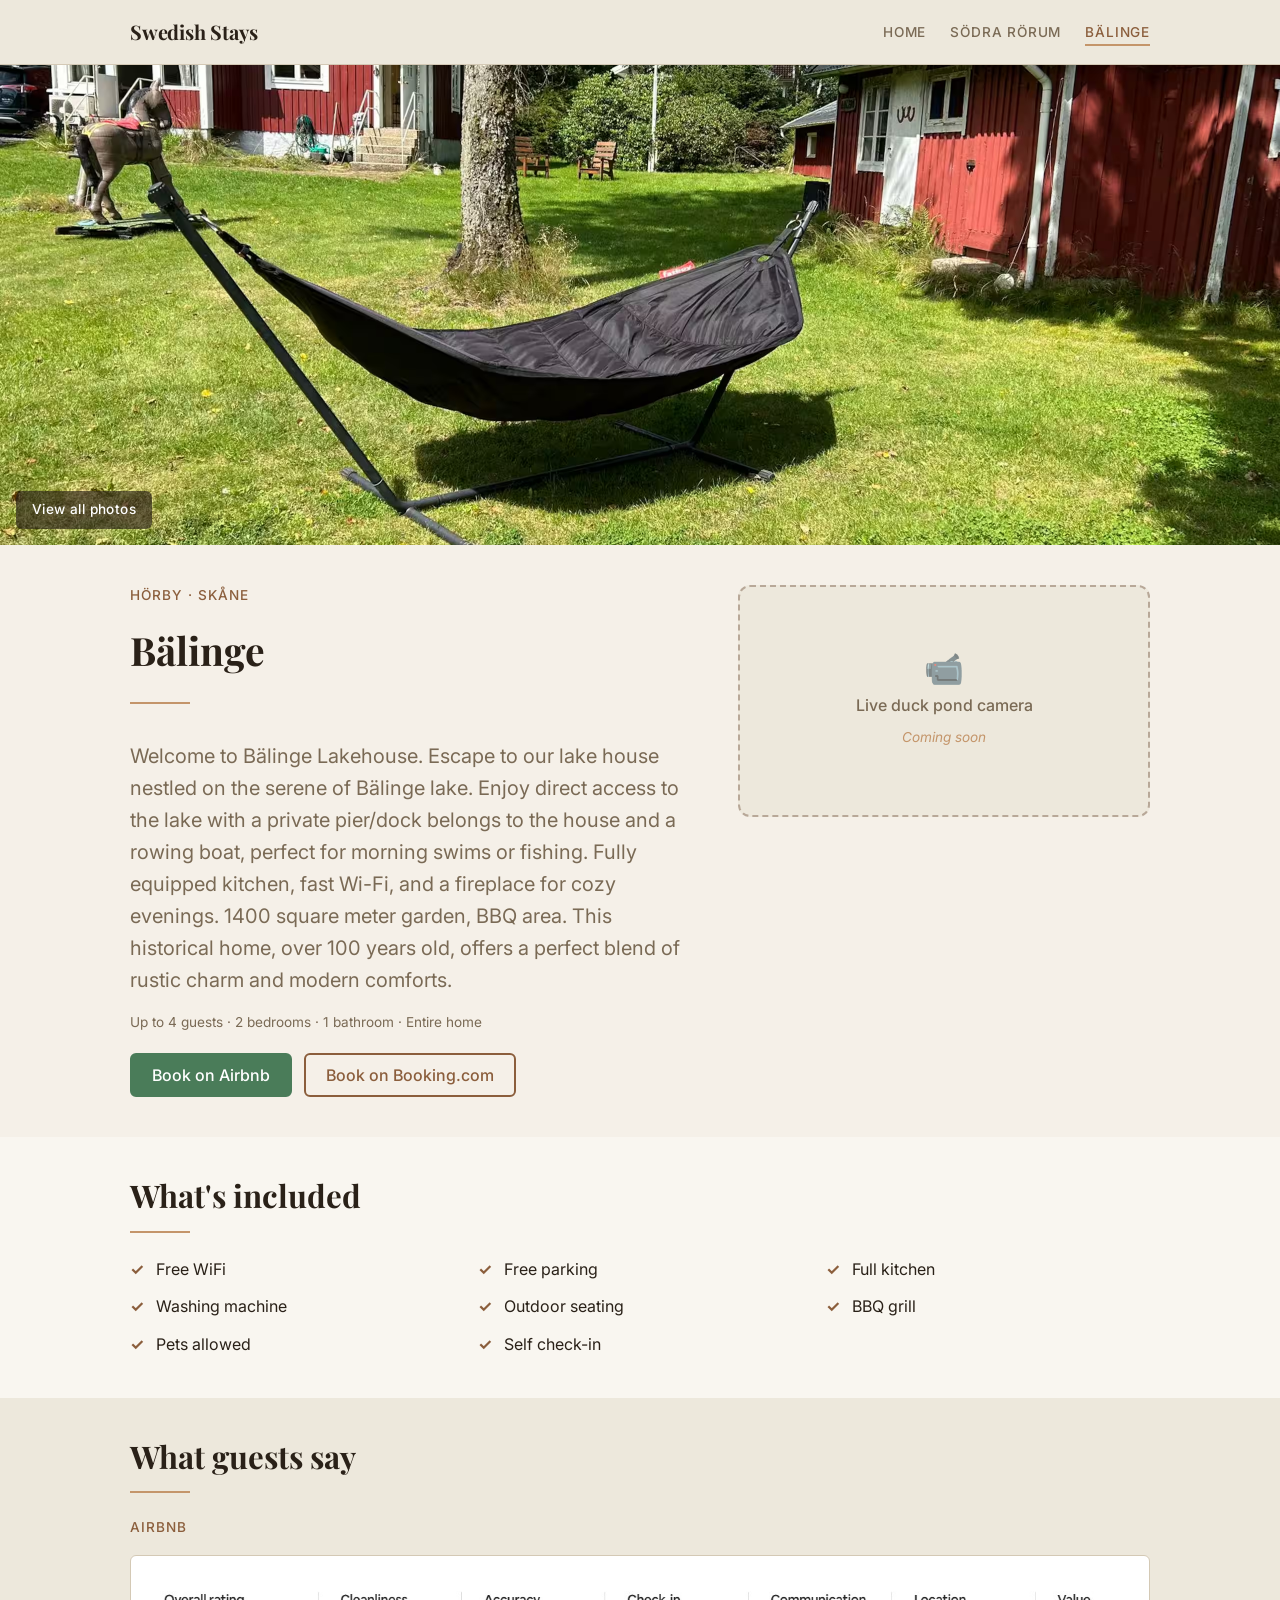
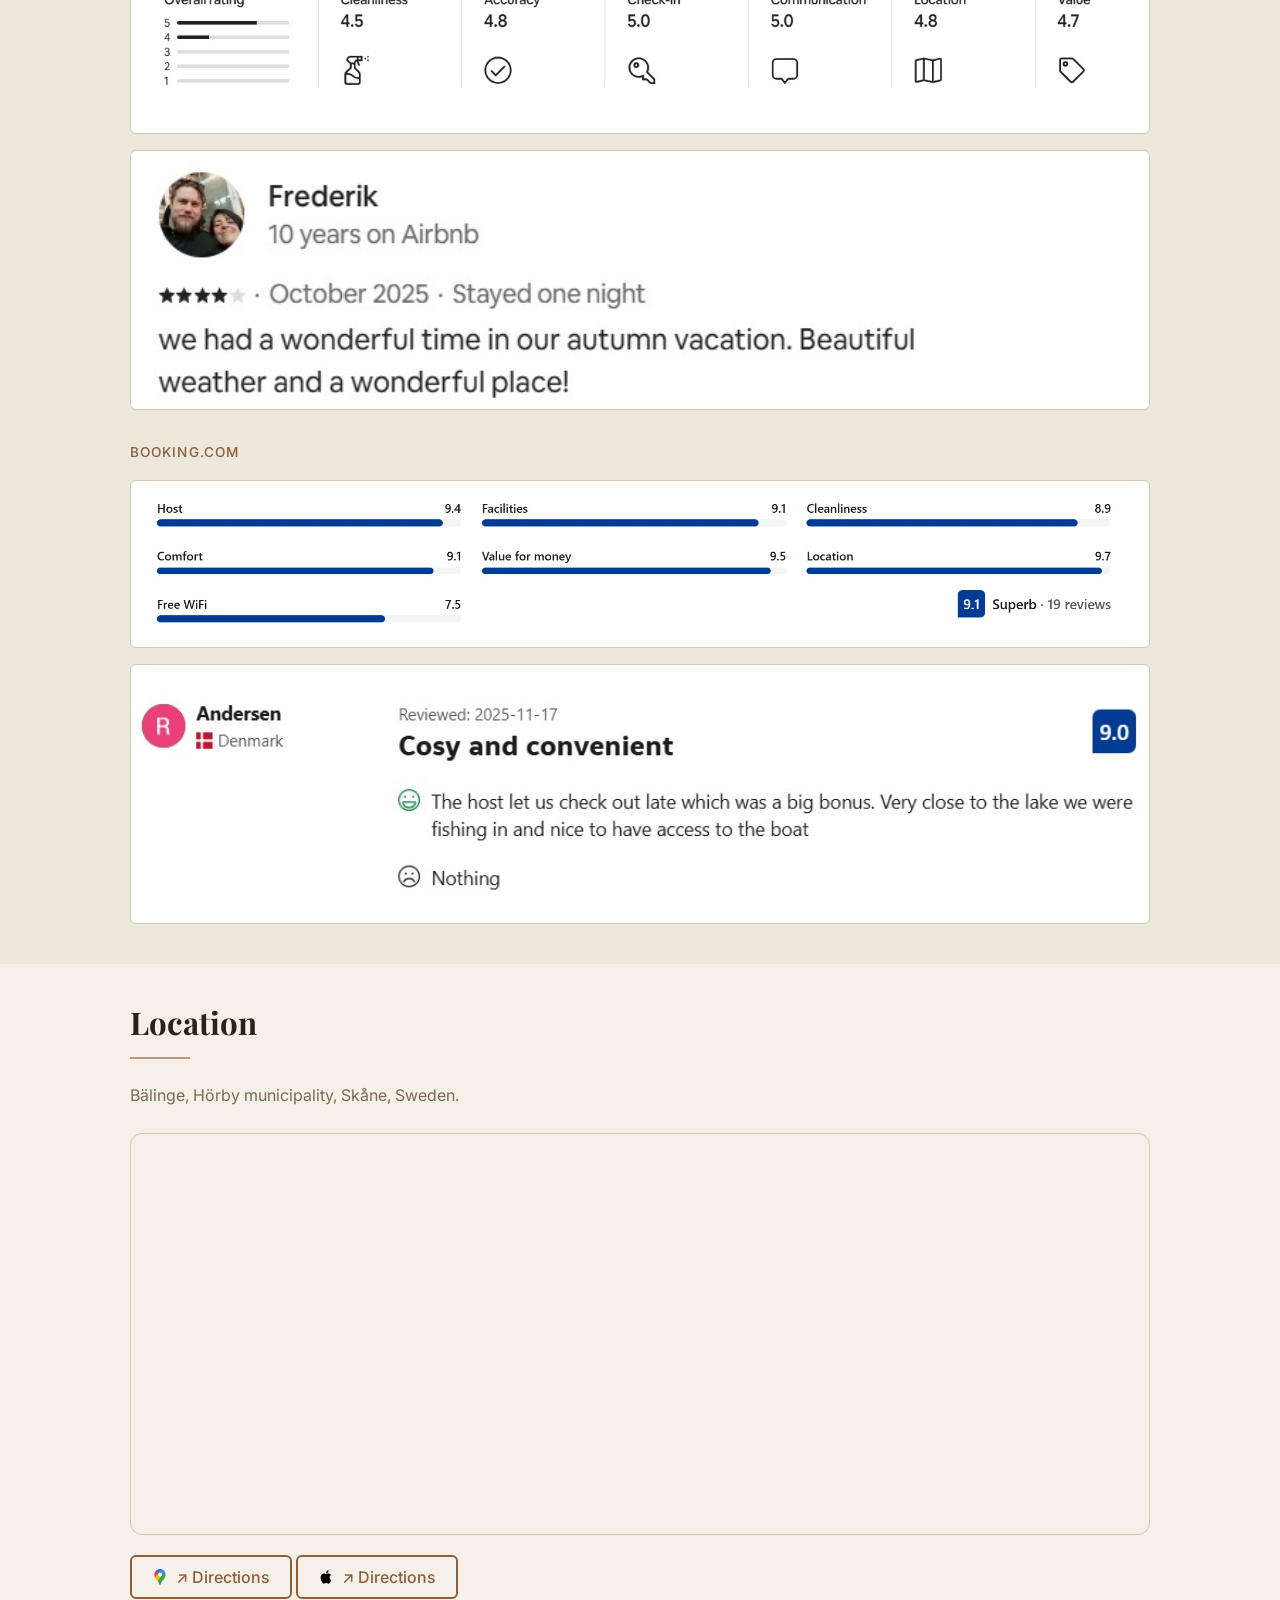
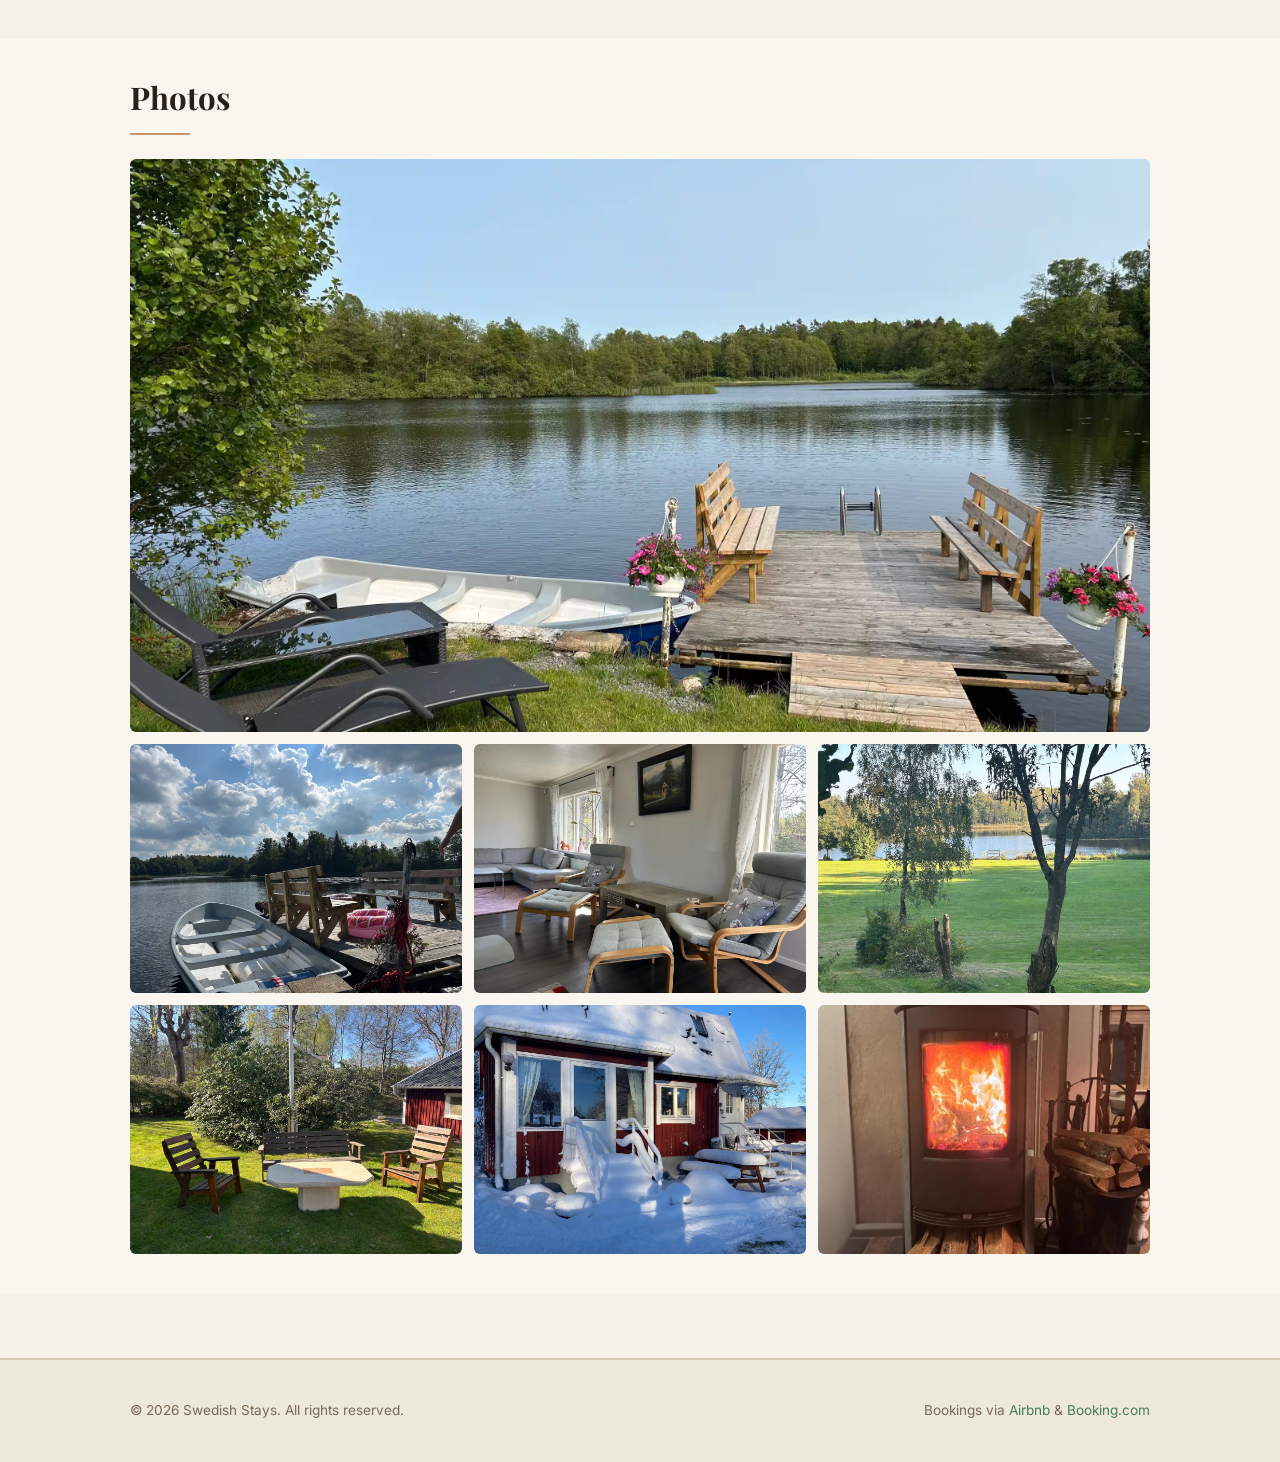
==== balinge/index.html @ 6608b776 "Got to work on the Bälinge property page, added map embeds, reviews and started adding images to gal" ====
<!DOCTYPE html>
<!--
  balinge/index.html — Property page: Bälinge
  Airbnb Showcase Website

  TO CREATE THE BÄLINGE PAGE:
    1. Copy this file to balinge/index.html
    2. Find and replace every instance of:
         "Södra Rörum"  →  "Bälinge"
         "sodra-rorum"  →  "balinge"
         "Hörby"        →  [Bälinge's nearest town/village]
    3. Update all TODO items with Bälinge-specific content
    4. Update the Airbnb and Booking.com URLs
    5. Update the Google Maps embed src and directions link
    6. Update image paths to point at images/balinge/

  Page structure:
    1. <head>   — metadata, fonts, stylesheets
    2. <header> — site logo + navigation (same on all pages)
    3. <main>
         a. Hero image      — full-width, clicking opens the gallery lightbox
         b. Intro           — property title, description, quick facts
         c. Reviews         — two side-by-side image slideshows (Airbnb + Booking.com)
                              each with a static overall-rating image on top
         d. Map             — embedded Google Maps + Get Directions button
         e. Gallery         — photo grid (thumbnails open lightbox when clicked)
         f. Lightbox        — hidden overlay, activated by JS when photos are clicked
    4. <footer>
-->
<html lang="en">

<head>
  <!-- ============================================================
       META & SEO
       ============================================================ -->
  <meta charset="UTF-8">
  <meta name="viewport" content="width=device-width, initial-scale=1.0">
  <meta name="description" content="Bälinge — Lake cottage with private pier by the lake in Bälinge, Skåne, Sweden. Book on Airbnb or Booking.com.">

  <title>Bälinge — Holiday Rental in Skåne, Sweden</title>

  <!-- ============================================================
       GOOGLE FONTS — same as homepage
       ============================================================ -->
  <link rel="preconnect" href="https://fonts.googleapis.com">
  <link rel="preconnect" href="https://fonts.gstatic.com" crossorigin>
  <link href="https://fonts.googleapis.com/css2?family=Inter:wght@400;500&family=Playfair+Display:wght@700&display=swap" rel="stylesheet">

  <!-- ============================================================
       STYLESHEETS
       Note the path: this page is inside sodra-rorum/ so we need
       to go up one level (../) to reach the css/ folder
       ============================================================ -->
  <link rel="stylesheet" href="../css/style.css">
  <link rel="stylesheet" href="../css/gallery.css">

  <!-- TODO: Add favicon once available
  <link rel="icon" href="../favicon.ico"> -->
</head>

<body>

  <!-- ============================================================
       HEADER — identical on all pages
       Only change: aria-current="page" moves to the correct nav link
       ============================================================ -->
  <header class="site-header">
    <div class="container">
      <a href="/" class="site-logo">Swedish Stays</a>
      <!-- TODO: Replace "Swedish Stays" with the client's site name -->

      <nav aria-label="Main navigation">
        <ul class="nav-links">
          <li><a href="/">Home</a></li>
          <li><a href="../sodra-rorum/">Södra Rörum</a></li>
          <li><a href="../balinge/" aria-current="page">Bälinge</a></li>
        </ul>
      </nav>
    </div>
  </header>


  <main>

    <!-- =========================================================
         HERO IMAGE

         A full-width photo at the very top of the property page.
         Wrapping it in <a class="hero-image-link"> makes the whole
         image clickable — gallery.js intercepts this click and
         opens the lightbox at index 0 instead of following the link.

         Use the same strong cover photo here as the card image on
         the homepage — visitors arriving from the card will see a
         consistent image.
         ========================================================= -->
    <section class="property-hero" aria-label="Property cover photo">

      <!-- The href="#gallery" is a fallback in case JS hasn't loaded.
           gallery.js overrides the click and opens the lightbox instead. -->
      <a href="#gallery" class="hero-image-link" aria-label="Open photo gallery">
        <img
          src="../media/balinge-media/cover.avif"
          alt="Exterior view of Bälinge lake cottage in Bälinge, Skåne"
          class="property-hero__image"
          loading="eager"
          width="1600"
          height="900"
        >

        <!-- Small overlay hint so visitors know the image is clickable -->
        <span class="property-hero__hint" aria-hidden="true">
          View all photos
        </span>
      </a>

    </section>


    <!-- =========================================================
         INTRO — two-column layout on desktop:
           Left column:  eyebrow, title, description, quick facts, booking buttons
           Right column: YouTube live camera placeholder

         On mobile both columns stack vertically (left on top, right below).
         The placeholder width matches the booking buttons naturally because
         both columns share equal space in the grid.
         ========================================================= -->
    <section class="section property-intro" aria-labelledby="property-title">
      <div class="container">
        <div class="intro-grid">

          <!-- -----------------------------------------------
               LEFT COLUMN — text and booking buttons
               ----------------------------------------------- -->
          <div class="intro-grid__text">

            <span class="eyebrow">Hörby · Skåne</span>
            <!-- TODO: Update location label for Bälinge page -->

            <h1 id="property-title">Bälinge</h1>
            <!-- TODO: Update property name for Bälinge page -->

            <hr class="divider--wood">

            <p class="text-lead">
              Welcome to Bälinge Lakehouse.
              Escape to our lake house nestled on the serene of Bälinge lake. 
              Enjoy direct access to the lake with a private pier/dock belongs
              to the house and a rowing boat, perfect for morning swims 
              or fishing. Fully equipped kitchen, fast Wi-Fi, and a fireplace 
              for cozy evenings. 1400 square meter garden, BBQ area. 
              This historical home, over 100 years old, offers a perfect blend 
              of rustic charm and modern comforts.
              
              
              
            </p>


            <p class="intro-grid__facts">
              <!-- TODO: Fill in accurate numbers for this property -->
              Up to 4 guests &middot; 2 bedrooms &middot; 1 bathroom &middot; Entire home
            </p>

            <!-- Booking buttons -->
            <div class="intro-grid__buttons">
              <a
                href="https://www.airbnb.com/rooms/TODO_SODRA_RORUM_ID"
                class="btn btn-primary"
                target="_blank"
                rel="noopener noreferrer"
              >
                Book on Airbnb
              </a>
              <!-- TODO: Replace TODO_SODRA_RORUM_ID with the real Airbnb listing ID -->

              <a
                href="https://www.booking.com/hotel/se/TODO_SODRA_RORUM_SLUG.html"
                class="btn btn-secondary"
                target="_blank"
                rel="noopener noreferrer"
              >
                Book on Booking.com
              </a>
              <!-- TODO: Replace TODO_SODRA_RORUM_SLUG with the real Booking.com URL slug -->
            </div>

          </div><!-- end .intro-grid__text -->


          <!-- -----------------------------------------------
               RIGHT COLUMN — YouTube live camera placeholder

               When the live duck pond camera is ready:
                 1. Remove the entire .youtube-placeholder div
                 2. Replace it with a standard YouTube embed iframe:

               <iframe
                 class="youtube-embed"
                 src="https://www.youtube.com/embed/LIVE_STREAM_ID?autoplay=1&mute=1"
                 title="Live duck pond camera at Sodra Rorum"
                 allow="autoplay; encrypted-media; picture-in-picture"
                 allowfullscreen
                 loading="lazy"
               ></iframe>

               The .intro-grid__media wrapper and its CSS will handle
               sizing automatically — no other changes needed.
               ----------------------------------------------- -->
          <div class="intro-grid__media">

            <!-- Placeholder box — remove and replace with iframe when live -->
            <div class="youtube-placeholder" aria-label="Live camera coming soon">

              <!-- Camera icon using a unicode emoji — no icon library needed -->
              <div class="youtube-placeholder__icon" aria-hidden="true">&#x1F4F9;</div>
              <!-- &#x1F4F9; renders as the video camera emoji in all modern browsers -->

              <p class="youtube-placeholder__text">Live duck pond camera</p>
              <p class="youtube-placeholder__sub">Coming soon</p>

            </div><!-- end .youtube-placeholder -->

          </div><!-- end .intro-grid__media -->

        </div><!-- end .intro-grid -->
      </div><!-- end .container -->
    </section>


    <!-- =========================================================
         AMENITIES
         A grid of features: WiFi, parking, pets, etc.
         Add or remove .amenity-item elements as needed.
         ========================================================= -->
    <section class="section section--light" aria-labelledby="amenities-heading">
      <div class="container">

        <h2 id="amenities-heading">What's included</h2>
        <hr class="divider--wood">

        <ul class="amenities-grid">
          <!-- TODO: Replace these with the actual amenities for this property -->
          <li class="amenity-item">Free WiFi</li>
          <li class="amenity-item">Free parking</li>
          <li class="amenity-item">Full kitchen</li>
          <li class="amenity-item">Washing machine</li>
          <li class="amenity-item">Outdoor seating</li>
          <li class="amenity-item">BBQ grill</li>
          <li class="amenity-item">Pets allowed</li>
          <li class="amenity-item">Self check-in</li>
        </ul>

      </div>
    </section>


    <!-- =========================================================
         REVIEWS

         Two columns side by side — Airbnb on the left,
         Booking.com on the right (stacks on mobile).

         Each column has:
           1. A static image showing the overall platform rating
              (screenshot the rating badge from each platform)
           2. An auto-advancing slideshow of individual review
              screenshots (up to 5 recommended)

         The [data-review-slideshow] attribute is what gallery.js
         uses to find and initialise each slideshow independently.
         ========================================================= -->
    <section class="section section--warm" aria-labelledby="reviews-heading">
      <div class="container">

        <h2 id="reviews-heading">What guests say</h2>
        <hr class="divider--wood">

        <div class="reviews-grid">

          <div class="review-column">

            <p class="review-column__label">Airbnb</p>

            <!-- Overall rating image — static, not part of the slideshow.
                 Screenshot the aggregate rating display from the Airbnb
                 listing page (e.g. "4.97 · 62 reviews") and place it here. -->
            <div class="review-column__platform">
              <img
                src="../media/balinge-media/reviews/airbnb-overall-review-07-26.jpg"
                alt="Bälinge overall rating on Airbnb"
              >
              <!-- OVERALL AIRBNB RATING IMAGE GOES HERE -->

            </div>

            <!-- Individual review screenshots — auto-advance every 6 seconds.
                 Add one .review-slide per screenshot (up to 5 recommended).
                 Each slide should contain one screenshot of one review. -->
            <div class="review-slideshow" data-review-slideshow>

              <!-- Slide 1 (visible on load) -->
              <div class="review-slide is-active">
                <img
                  src="../media/balinge-media/reviews/airbnb-r1.jpg"
                  alt="Airbnb guest review screenshot 1"
                  loading="lazy"
                >
                <!-- REVIEW SLIDE IMAGE HERE -->
              </div>

              <!-- Slide 2 -->
              <div class="review-slide">
                <img
                  src="../media/balinge-media/reviews/airbnb-r2.jpg"
                  alt="Airbnb guest review screenshot 2"
                  loading="lazy"
                >
                <!-- REVIEW SLIDE IMAGE HERE -->
              </div>

              <!-- Slide 3 -->
              <div class="review-slide">
                <img
                  src="../media/balinge-media/reviews/airbnb-r3.jpg"
                  alt="Airbnb guest review screenshot 3"
                  loading="lazy"
                >
                <!-- REVIEW SLIDE IMAGE HERE -->
              </div>

              <!-- Slide 4 -->
              <div class="review-slide">
                <img
                  src="../media/balinge-media/reviews/airbnb-r4.jpg"
                  alt="Airbnb guest review screenshot 4"
                  loading="lazy"
                >
                <!-- REVIEW SLIDE IMAGE HERE -->
              </div>

              <!-- Slide 5 -->
              <div class="review-slide">
                <img
                  src="../media/balinge-media/reviews/airbnb-r5.jpg"
                  alt="Airbnb guest review screenshot 5"
                  loading="lazy"
                >
                <!-- REVIEW SLIDE IMAGE HERE -->
              </div>


              <!-- Dot navigation — one dot per slide 
              <div class="review-slideshow__dots" aria-label="Airbnb review navigation">
                <button class="review-dot is-active" data-index="0" aria-label="Review 1"></button>
                <button class="review-dot" data-index="1" aria-label="Review 2"></button>
                <button class="review-dot" data-index="2" aria-label="Review 3"></button>
                <button class="review-dot" data-index="3" aria-label="Review 4"></button>
                <button class="review-dot" data-index="4" aria-label="Review 5"></button>
              </div>
              -->

            </div><!-- end .review-slideshow (Airbnb) -->
          </div><!-- end .review-column (Airbnb) -->

          <div class="review-column">

            <p class="review-column__label">Booking.com</p>

            <!-- Overall rating image for Booking.com -->
            <div class="review-column__platform">
              <img
                src="../media/balinge-media/reviews/2booking-overall-review-07-26.jpg"
                alt="Bälinge overall rating on Booking.com"
              >
              <!-- OVERALL BOOKING.COM RATING IMAGE GOES HERE -->

            </div>

            <!-- Booking.com individual review screenshots -->
            <div class="review-slideshow" data-review-slideshow>

              <div class="review-slide is-active">
                <img
                  src="../media/balinge-media/reviews/booking-r1.jpg"
                  alt="Booking.com guest review screenshot 1"
                  loading="lazy"
                >
                <!-- REVIEW SLIDE IMAGE HERE -->
              </div>

              <div class="review-slide">
                <img
                  src="../media/balinge-media/reviews/booking-r2.jpg"
                  alt="Booking.com guest review screenshot 2"
                  loading="lazy"
                >
                <!-- REVIEW SLIDE IMAGE HERE -->
              </div>

              <div class="review-slide">
                <img
                  src="../media/balinge-media/reviews/booking-r3.jpg"
                  alt="Booking.com guest review screenshot 3"
                  loading="lazy"
                >
                <!-- REVIEW SLIDE IMAGE HERE -->
              </div>

              <div class="review-slide">
                <img
                  src="../media/balinge-media/reviews/booking-r4.jpg"
                  alt="Booking.com guest review screenshot 4"
                  loading="lazy"
                >
                <!-- REVIEW SLIDE IMAGE HERE -->
              </div>

              <div class="review-slide">
                <img
                  src="../media/balinge-media/reviews/booking-r5.jpg"
                  alt="Booking.com guest review screenshot 5"
                  loading="lazy"
                >
                <!-- REVIEW SLIDE IMAGE HERE -->
              </div>
              <!--
              <div class="review-slideshow__dots" aria-label="Booking.com review navigation">
                <button class="review-dot is-active" data-index="0" aria-label="Review 1"></button>
                <button class="review-dot" data-index="1" aria-label="Review 2"></button>
                <button class="review-dot" data-index="2" aria-label="Review 3"></button>
                <button class="review-dot" data-index="3" aria-label="Review 4"></button>
                <button class="review-dot" data-index="4" aria-label="Review 5"></button>
              </div>
              -->
            </div><!-- end .review-slideshow (Booking.com) -->
          </div><!-- end .review-column (Booking.com) -->

        </div><!-- end .reviews-grid -->
      </div><!-- end .container -->
    </section><!-- end reviews section -->


<!-- =========================================================
         MAP SECTION

         An embedded Google Maps iframe shows the property location.
         A "Get Directions" button links to Google Maps in a new tab
         so visitors can open it on their phone for navigation.

         HOW TO GET THE EMBED CODE:
           1. Go to maps.google.com
           2. Search for the property address
           3. Click Share → Embed a map
           4. Copy the <iframe> src URL
           5. Paste it into the iframe src below

         HOW TO GET THE DIRECTIONS LINK:
           1. In Google Maps, find the property
           2. Copy the URL from your browser address bar
           3. Paste it into the Get Directions <a> href below
         ========================================================= -->
    <section class="section" aria-labelledby="map-heading">
      <div class="container">

        <h2 id="map-heading">Location</h2>
        <hr class="divider--wood">

        <p style="color: var(--color-text-muted); margin-bottom: var(--space-6);">
          Bälinge, Hörby municipality, Skåne, Sweden.
          <!-- TODO: Update with the full address once confirmed with the client -->
        </p>

        <!-- Embedded Google Maps iframe
             The title attribute is required for accessibility (screen readers). -->
        <div class="map-wrapper">
          <iframe
            title="Map showing the location of Bälinge"
            src="https://www.google.com/maps/embed?pb=!1m18!1m12!1m3!1d2216.489346655429!2d13.365500812424905!3d56.25233067316166!2m3!1f0!2f0!3f0!3m2!1i1024!2i768!4f13.1!3m3!1m2!1s0x46516105625f5273%3A0x8450819961f90cd2!2sB%C3%A4linge%20326%2C%20284%2092%20Perstorp!5e0!3m2!1sen!2sse!4v1783931512807!5m2!1sen!2sse"
            width="100%" 
            height="400" 
            style="border: 0; border-radius: var(--border-radius-lg);"
            allowfullscreen=""
            loading="lazy"
            referrerpolicy="no-referrer-when-downgrade">
            </iframe>
          <!--
            TODO: Replace TODO_GOOGLE_MAPS_EMBED_SRC with the real embed src URL.
            It looks like:
            https://www.google.com/maps/embed?pb=!1m18!1m12!...
            Get it from: maps.google.com → Share → Embed a map → copy the src
          -->
        </div>

        <!-- Get Directions button — opens Google Maps in a new tab -->
        <div style="margin-top: var(--space-5);">
          <a
            href="https://www.google.com/maps/place/B%C3%A4linge+326,+284+92+Perstorp/@56.2523307,13.3655008,17z/data=!4m6!3m5!1s0x46516105625f5273:0x8450819961f90cd2!8m2!3d56.2523307!4d13.3680811!16s%2Fg%2F11c4slxkd1?entry=ttu&g_ep=EgoyMDI2MDcwOC4wIKXMDSoASAFQAw%3D%3D"
            class="btn btn-secondary"
            target="_blank"
            rel="noopener noreferrer"
          >
            <img src="../media/shared/icons/googlepin-svgrepo.0.svg"
             alt="" 
             class="btn__icon"
             >
          
            ↗ Directions
          </a>

          <a
             href="https://maps.apple.com/place?address=B%C3%A4linge+326%2C+284+92+Perstorp%2C+Sweden&coordinate=56.252282%2C13.368065&name=B%C3%A4linge+326"          
             class="btn btn-secondary"
             target="_blank"
             rel="noopener noreferrer"
          > 
            <img src="../media/shared/icons/apple-svgrepo.0.svg"
             alt="" 
             class="btn__icon"
             >
          
            ↗ Directions
          </a>

        </div>

      </div>
    </section>


    <!-- =========================================================
         PHOTO GALLERY

         A grid of thumbnail images. Clicking any thumbnail opens
         the lightbox (handled by gallery.js).

         The first item (.photo-grid__item--featured) is the largest
         — it spans full width and uses a 16:9 ratio. The hero image
         at the top of the page also opens the lightbox at this first
         image when clicked.

         HOW TO ADD PHOTOS:
           - Add images to images/sodra-rorum/
           - Copy a .photo-grid__item block below and update src + alt
           - The lightbox will automatically include them — no JS changes needed

         NAMING CONVENTION (suggested):
           images/sodra-rorum/gallery-01.jpg
           images/sodra-rorum/gallery-02.jpg
           etc.

         RECOMMENDED: at least 8 photos. More is better here —
         guests decide to book based on photos.
         ========================================================= -->
    <section class="section section--light" id="gallery" aria-labelledby="gallery-heading">
      <div class="container">

        <h2 id="gallery-heading">Photos</h2>
        <hr class="divider--wood">

        <div class="photo-grid">

          <!-- Featured image: spans full width, opens lightbox at index 0.
               Use the best exterior or interior shot here. -->
          <div class="photo-grid__item photo-grid__item--featured">
            <img
              src="../media/balinge-media/gallery/gallery-01.avif"
              alt="Lake view from the pier at Bälinge"
              loading="lazy"
            >
          </div>

          <!-- Thumbnail 2 -->
          <div class="photo-grid__item">
            <img
              src="../media/balinge-media/gallery/gallery-02.avif"
              alt="Pier at Bälinge"
              loading="lazy"
            >
          </div>

                    <!-- Thumbnail 3 -->
          <div class="photo-grid__item">
            <img
              src="../media/balinge-media/gallery/gallery-03.avif"
              alt="Living room at Bälinge"
              loading="lazy"
            >
          </div>

                    <!-- Thumbnail 4 -->
          <div class="photo-grid__item">
            <img
              src="../media/balinge-media/gallery/gallery-04.avif"
              alt="Open green by the lake"
              loading="lazy"
            >
          </div>

                    <!-- Thumbnail 5 -->
          <div class="photo-grid__item">
            <img
              src="../media/balinge-media/gallery/gallery-05.avif"
              alt="Outdoor seating area"
              loading="lazy"
            >
          </div>

                    <!-- Thumbnail 6 -->
          <div class="photo-grid__item">
            <img
              src="../media/balinge-media/gallery/gallery-06.avif"
              alt="Wintery exterior view"
              loading="lazy"
            >
          </div>

                    <!-- Thumbnail 7 -->
          <div class="photo-grid__item">
            <img
              src="../media/balinge-media/gallery/gallery-07.avif"
              alt="Cozy fireplace"
              loading="lazy"
            >
          </div>

        </div><!-- end .photo-grid -->
      </div><!-- end .container -->
    </section><!-- end gallery section -->


    <!-- =========================================================
         LIGHTBOX

         This HTML is always present on the page but invisible
         (display: none in CSS). gallery.js adds "is-open" to show it
         when a photo is clicked, and removes it to hide it again.

         This block is identical on both property pages — do not change it.
         ========================================================= -->
    <div class="lightbox" role="dialog" aria-modal="true" aria-label="Photo lightbox">

      <!-- The photo displayed in full size -->
      <img class="lightbox__image" src="" alt="">
      <!-- src and alt are set dynamically by gallery.js -->

      <!-- Close button — top right corner -->
      <button class="lightbox__btn lightbox__close" aria-label="Close photo viewer">
        &times;
        <!-- &times; is the × character — a clean close icon without needing an icon font -->
      </button>

      <!-- Previous photo button -->
      <button class="lightbox__btn lightbox__prev" aria-label="Previous photo">
        &#8249;
        <!-- &#8249; is the ‹ character — a single left angle quotation mark,
             used here as a minimal left arrow -->
      </button>

      <!-- Next photo button -->
      <button class="lightbox__btn lightbox__next" aria-label="Next photo">
        &#8250;
        <!-- &#8250; is the › character — right equivalent of the above -->
      </button>

      <!-- Position counter e.g. "3 / 8" — updated by gallery.js -->
      <div class="lightbox__counter" aria-live="polite"></div>
      <!-- aria-live="polite" means screen readers will announce the counter
           update after the current speech finishes, not interrupting it -->

    </div><!-- end .lightbox -->

  </main><!-- end <main> -->


  <!-- ============================================================
       FOOTER — identical on all pages
       ============================================================ -->
  <footer class="site-footer">
    <div class="container">
      <p class="footer-note">
        &copy; <span id="footer-year"></span> Swedish Stays. All rights reserved.
        <!-- TODO: Replace "Swedish Stays" with the client's site/brand name -->
      </p>
      <p class="footer-note">
        Bookings via
        <a href="https://www.airbnb.com" class="link" target="_blank" rel="noopener noreferrer">Airbnb</a>
        &amp;
        <a href="https://www.booking.com" class="link" target="_blank" rel="noopener noreferrer">Booking.com</a>
      </p>
    </div>
  </footer>


  <!-- ============================================================
       SCRIPTS
       Placed at the bottom of <body> so HTML renders first.
       ============================================================ -->

  <!-- Auto-update copyright year -->
  <script>
    document.getElementById('footer-year').textContent = new Date().getFullYear();
  </script>

  <!-- gallery.js handles:
       - Lightbox (open/close/navigate/keyboard)
       - Review slideshow auto-advance
       Note the path: ../ because this page is inside sodra-rorum/ -->
  <script src="../js/gallery.js"></script>

  <!-- Also add a CSS class to the hero section so gallery.js can find it.
       This small inline script adds a click hint to the property hero image. -->
  <script>
    /* Add a visible "View all photos" prompt on the hero image.
       We do this in JS rather than CSS so it degrades gracefully
       if JS is disabled — the image still shows, just without the hint. */
    var heroHint = document.querySelector('.property-hero__hint');
    if (heroHint) {
      heroHint.style.display = 'block';
    }
  </script>

</body>
</html>
---- css/style.css ----
/* =============================================================
   style.css — Global styles for Airbnb Showcase Website
   Properties: Södra Rörum (Hörby, Skåne) and Bälinge (Skåne)

   Structure of this file:
     1. CSS Custom Properties (design tokens)
     2. Reset & base
     3. Typography scale
     4. Layout utilities
     5. Header & navigation
     6. Footer
     7. Buttons & links
     8. Property cards (homepage)
     9. Hero slideshow
    10. Amenities list
    11. Photo grid (property pages)
    12. Responsive overrides (desktop)

   All visual decisions (colors, fonts, spacing) are controlled
   via the custom properties in section 1. To retheme the site,
   you only need to edit that section.
   ============================================================= */


/* =============================================================
   1. CSS CUSTOM PROPERTIES (design tokens)

   "Custom properties" are CSS variables. They start with --.
   You set them once here and reference them anywhere in the file
   with var(--name). This means changing a color in one place
   updates it everywhere on the site.
   ============================================================= */

:root {
  /* --- Colors --- */

  /* Backgrounds: warm parchment tones — not stark white, not beige-grey */
  --color-bg:           #F5F0E8;  /* Page background: warm parchment */
  --color-surface:      #EDE8DC;  /* Cards, nav, footer: slightly deeper cream */
  --color-surface-alt:  #F9F6F0;  /* Near-white cream: alternating sections */

  /* Text: warm browns instead of cold greys */
  --color-text:         #2A2118;  /* Deep warm brown: primary text */
  --color-text-muted:   #7A6A55;  /* Mid warm brown: captions, subtitles */

  /* Accent palette */
  --color-accent:       #4A7C59;  /* Earthy forest green: primary interactive */
  --color-accent-hover: #395E44;  /* Darker green for hover states */
  --color-wood:         #8B5E3C;  /* Wood tone: card accents, borders, eyebrows */
  --color-wood-light:   #C4956A;  /* Lighter wood: decorative dividers */

  /* Borders and dividers */
  --color-border:       #D4C9B5;  /* Warm sand: standard dividers */
  --color-border-strong:#B8A898;  /* Slightly stronger: card outlines */

  /* Card background: pale sage — a gentle green tint */
  --color-card-bg:      #E8EDE3;

  /* --- Typography --- */
  /* Playfair Display: a quality serif for headings — unhurried and warm */
  /* Inter: clean, highly readable sans-serif for body text */
  --font-heading: 'Playfair Display', Georgia, serif;
  --font-body:    'Inter', system-ui, -apple-system, sans-serif;

  /* Type scale — each step is ~1.25x the previous (Major Third scale) */
  --text-sm:   0.85rem;   /* ~13.6px — captions, labels */
  --text-base: 1rem;      /* 16px    — body text */
  --text-lg:   1.25rem;   /* ~20px   — lead paragraphs */
  --text-xl:   1.563rem;  /* ~25px   — section headings */
  --text-2xl:  1.953rem;  /* ~31px   — page titles */
  --text-3xl:  2.441rem;  /* ~39px   — hero headline */

  /* Line heights */
  --leading-tight:  1.2;  /* Headings */
  --leading-normal: 1.6;  /* Body text: generous for readability */

  /* Font weights */
  --weight-normal: 400;
  --weight-medium: 500;
  --weight-bold:   700;

  /* --- Spacing scale ---
     All spacing uses multiples of a 4px base unit.
     This keeps rhythm consistent throughout the layout. */
  --space-1:  0.25rem;   /* 4px  */
  --space-2:  0.5rem;    /* 8px  */
  --space-3:  0.75rem;   /* 12px */
  --space-4:  1rem;      /* 16px */
  --space-5:  1.25rem;   /* 20px */
  --space-6:  1.5rem;    /* 24px */
  --space-8:  2rem;      /* 32px */
  --space-10: 2.5rem;    /* 40px */
  --space-12: 3rem;      /* 48px */
  --space-14: 2.5rem;    /* 40px */
  --space-16: 4rem;      /* 64px */
  --space-20: 5rem;      /* 80px */

  /* --- Layout --- */
  --max-width:        1100px;        /* Maximum content width, centered on wide screens */
  --page-padding:     var(--space-5);/* Horizontal padding on mobile (20px) */
  --border-radius:    6px;
  --border-radius-lg: 12px;

  /* --- Shadows ---
     Warm-tinted shadows to match the earthy palette.
     A cold grey shadow would feel out of place here. */
  --shadow-sm: 0 1px 4px rgba(90, 60, 30, 0.10), 0 1px 2px rgba(90, 60, 30, 0.07);
  --shadow-md: 0 4px 16px rgba(90, 60, 30, 0.13), 0 2px 4px rgba(90, 60, 30, 0.07);

  /* --- Transitions ---
     Used for hover effects. "ease" accelerates then decelerates naturally. */
  --transition-fast:   150ms ease;
  --transition-normal: 250ms ease;
}


/* =============================================================
   2. RESET & BASE

   Browsers have their own default styles that differ from each
   other. A reset neutralizes them so we start from a clean slate.
   ============================================================= */

/* "Box sizing" controls how width/height are calculated.
   border-box means padding and borders are included in the
   element's total width — much more intuitive to work with. */
*, *::before, *::after {
  box-sizing: border-box;
  margin: 0;
  padding: 0;
}

html {
  /* Smooth scrolling when clicking anchor links (e.g. #about) */
  scroll-behavior: smooth;

  /* Prevent text from scaling oddly when orientation changes on mobile */
  -webkit-text-size-adjust: 100%;
}

body {
  font-family: var(--font-body);
  font-size: var(--text-base);
  font-weight: var(--weight-normal);
  line-height: var(--leading-normal);
  color: var(--color-text);
  background-color: var(--color-bg);

  /* Improves text rendering on most screens */
  -webkit-font-smoothing: antialiased;
  -moz-osx-font-smoothing: grayscale;
}

/* Images should never overflow their containers */
img {
  max-width: 100%;
  height: auto;
  display: block;
}

/* Remove default list bullets — we add our own styling when needed */
ul, ol {
  list-style: none;
}

/* Links inherit text color by default (we style them specifically below) */
a {
  color: inherit;
  text-decoration: none;
}


/* =============================================================
   3. TYPOGRAPHY SCALE

   These classes let you apply the type scale to any element.
   Example: <p class="text-muted">Some secondary note...</p>
   ============================================================= */

h1, h2, h3, h4, h5, h6 {
  font-family: var(--font-heading);
  font-weight: var(--weight-bold);
  line-height: var(--leading-tight);
  color: var(--color-text);
}

h1 { font-size: var(--text-3xl); }
h2 { font-size: var(--text-2xl); }
h3 { font-size: var(--text-xl); }
h4 { font-size: var(--text-lg); }

p {
  font-size: var(--text-base);
  line-height: var(--leading-normal);
  color: var(--color-text);
}

/* A larger lead paragraph, used for property summaries and intros */
.text-lead {
  font-size: var(--text-lg);
  line-height: var(--leading-normal);
  color: var(--color-text-muted);
}

/* Muted/secondary text — captions, helper text, fine print */
.text-muted {
  color: var(--color-text-muted);
  font-size: var(--text-sm);
}

/* Small uppercase label above a heading — e.g. "Property · Skåne"
   Uses wood tone rather than green: warmer, less like a UI tag */
.eyebrow {
  font-family: var(--font-body);
  font-size: var(--text-sm);
  font-weight: var(--weight-medium);
  letter-spacing: 0.08em;
  text-transform: uppercase;
  color: var(--color-wood);
  display: block;
  margin-bottom: var(--space-2);
}


/* =============================================================
   4. LAYOUT UTILITIES

   Reusable layout building blocks used throughout all pages.
   ============================================================= */

/* .container centers content and adds horizontal padding.
   Every section's content should wrap in this. */
.container {
  width: 100%;
  max-width: var(--max-width);
  margin-left: auto;
  margin-right: auto;
  padding-left: var(--page-padding);
  padding-right: var(--page-padding);
}

/* .section adds vertical breathing room between page sections.
   Slightly tighter than a typical blog/marketing site — these pages
   are content-dense (photos, reviews, map) so compact spacing feels better. */
.section {
  padding-top: var(--space-10);
  padding-bottom: var(--space-10);
}

/* Near-white cream — used for alternating section backgrounds */
.section--light {
  background-color: var(--color-surface-alt);
}

/* Warm mid-tone — used for the about section and similar */
.section--warm {
  background-color: var(--color-surface);
}

/* Standard full-width horizontal divider */
.divider {
  border: none;
  border-top: 1px solid var(--color-border);
  margin: var(--space-8) 0;
}

/* Short wood-tone decorative rule — placed under major headings.
   60px wide so it reads as an accent, not a structural line. */
.divider--wood {
  border: none;
  border-top: 2px solid var(--color-wood-light);
  width: 60px;
  margin: var(--space-4) 0 var(--space-6);
}

/* Screen-reader only — visually hidden but accessible to assistive tech.
   Used for context that is visually obvious but needs to be explicit
   for screen readers (e.g. "opens in new tab"). */
.sr-only {
  position: absolute;
  width: 1px;
  height: 1px;
  padding: 0;
  margin: -1px;
  overflow: hidden;
  clip: rect(0, 0, 0, 0);
  white-space: nowrap;
  border-width: 0;
}


/* =============================================================
   5. HEADER & NAVIGATION
   ============================================================= */

.site-header {
  background-color: var(--color-surface);
  border-bottom: 1px solid var(--color-border);

  /* sticky: the header stays at the top of the screen while scrolling */
  position: sticky;
  top: 0;
  z-index: 100;  /* Sits above all page content */
}

.site-header .container {
  display: flex;
  align-items: center;
  justify-content: space-between;
  height: 64px;  /* Fixed header height */
}

/* The site name / logo text */
.site-logo {
  font-family: var(--font-heading);
  font-size: var(--text-lg);
  font-weight: var(--weight-bold);
  color: var(--color-text);
  text-decoration: none;
  letter-spacing: -0.01em;
  transition: color var(--transition-fast);
}

.site-logo:hover {
  color: var(--color-wood);
}

/* Navigation link list — horizontal row of links */
.nav-links {
  display: flex;
  gap: var(--space-6);
  align-items: center;
}

.nav-links a {
  font-size: var(--text-sm);
  font-weight: var(--weight-medium);
  color: var(--color-text-muted);
  text-transform: uppercase;
  letter-spacing: 0.06em;
  padding-bottom: var(--space-1);
  border-bottom: 2px solid transparent;
  transition: color var(--transition-fast), border-color var(--transition-fast);
}

/* Hover state and active page indicator */
.nav-links a:hover,
.nav-links a[aria-current="page"] {
  color: var(--color-wood);
  border-bottom-color: var(--color-wood-light);
}


/* =============================================================
   6. FOOTER
   ============================================================= */

.site-footer {
  background-color: var(--color-surface);
  border-top: 2px solid var(--color-border);
  padding: var(--space-10) 0;
  margin-top: var(--space-16);
}

.site-footer .container {
  display: flex;
  flex-direction: column;  /* Stack vertically on mobile */
  gap: var(--space-4);
  align-items: center;
  text-align: center;
}

.footer-note {
  font-size: var(--text-sm);
  color: var(--color-text-muted);
}


/* =============================================================
   7. BUTTONS & LINKS

   Two button styles:
   - .btn-primary:   Filled forest green — main CTA (View property)
   - .btn-secondary: Wood-tone outline   — external links (Airbnb, Booking.com)
   ============================================================= */

/* Shared base styles for both button variants */
.btn {
  display: inline-flex;
  align-items: center;
  justify-content: center;
  gap: var(--space-2);
  font-family: var(--font-body);
  font-size: var(--text-base);
  font-weight: var(--weight-medium);
  line-height: 1;
  min-height: 44px; /* or whatever height looks right */
  padding: var(--space-3) var(--space-5);
  border-radius: var(--border-radius);
  border: 2px solid transparent;
  cursor: pointer;
  text-decoration: none;
  white-space: nowrap;
  transition: background-color var(--transition-fast),
              color var(--transition-fast),
              border-color var(--transition-fast);
}

/* Focus ring: important for keyboard and accessibility navigation */
.btn:focus-visible {
  outline: 3px solid var(--color-accent);
  outline-offset: 3px;
}

/* Primary button: filled green */
.btn-primary {
  background-color: var(--color-accent);
  color: #FFFFFF;
  border-color: var(--color-accent);
}

.btn-primary:hover {
  background-color: var(--color-accent-hover);
  border-color: var(--color-accent-hover);
}

/* Secondary button: wood-tone outline, fills on hover */
.btn-secondary {
  background-color: transparent;
  color: var(--color-wood);
  border-color: var(--color-wood);
}

.btn-secondary:hover {
  background-color: var(--color-wood);
  color: #FFFFFF;
}

/* Small button variant — used in compact contexts */
.btn--sm {
  font-size: var(--text-sm);
  padding: var(--space-2) var(--space-4);
}

/* icon inside button */
.btn__icon {
  object-fit: contain;
  height: 1em;
  width: auto;
  flex-shrink: 0;

}

/* Airbnb's logo has more internal padding baked into its SVG viewBox
   than the Booking.com one, so it renders visually smaller at the
   same font-relative height. Bump it up slightly to match. */
.btn__icon--airbnb {
  height: 1.26em; /* tweak this number until it visually matches Booking.com */
}

/* Inline text link */
.link {
  color: var(--color-accent);
  text-decoration: underline;
  text-decoration-color: transparent;
  text-underline-offset: 3px;
  transition: text-decoration-color var(--transition-fast);
}

.link:hover {
  text-decoration-color: var(--color-accent);
}


/* =============================================================
   8. PROPERTY CARDS (homepage)

   Two cards on the homepage — one per property.
   Stack vertically on mobile, side by side on desktop.

   Card style: pale sage green background with a wood-tone left
   border. The left border reads like a timber door frame —
   earthy and structural rather than decorative.
   ============================================================= */

/* Wrapper grid — 1 column mobile, 2 columns desktop */
.property-grid {
  display: grid;
  grid-template-columns: 1fr;
  gap: var(--space-8);
  margin-top: var(--space-8);
}

/* Individual property card */
.property-card {
  background-color: var(--color-card-bg);  /* Pale sage green */
  border-radius: var(--border-radius-lg);
  overflow: hidden;    /* Keeps the cover photo inside the rounded corners */
  box-shadow: var(--shadow-sm);
  display: flex;            /*   v                    v                */
  flex-direction: column;  /* changing property to fix buttons to card */
  /* Wood-tone left border: the card's signature detail */
  border-left: 4px solid var(--color-wood);

  /* Warm outline separates the card from the parchment background */
  outline: 1px solid var(--color-border-strong);

  transition: box-shadow var(--transition-normal),
              transform var(--transition-normal);
}

.property-card:hover {
  box-shadow: var(--shadow-md);
  transform: translateY(-2px);  /* Subtle lift on hover */
}

/* Cover photo at the top of each card */
.property-card__image {
  width: 100%;
  height: 220px;
  object-fit: cover;  /* Crop to fill without distortion */
}

/* Text content inside the card */
.property-card__body {
  padding: var(--space-6);
  display: flex;
  flex-direction: column;
  flex: 1; /* property to fix buttons to card */
  gap: var(--space-3);
}

.property-card__title {
  font-family: var(--font-heading);
  font-size: var(--text-xl);
  font-weight: var(--weight-bold);
  color: var(--color-text);
}

.property-card__location {
  font-size: var(--text-sm);
  color: var(--color-text-muted);
  font-weight: var(--weight-medium);
}

.property-card__description {
  font-size: var(--text-base);
  color: var(--color-text-muted);
  line-height: var(--leading-normal);
}

/* Action buttons at the bottom of the card.
   flex-wrap allows the three buttons to wrap to a second row
   on narrow screens rather than overflowing. */
.property-card__actions {
  display: flex;
  flex-wrap: wrap;
  gap: var(--space-2);
  margin-top: auto; /* var(--space-2); */
}

/* Slightly tighter horizontal padding on buttons inside cards,
   so all three (View / Airbnb / Booking.com) fit comfortably. */
.property-card__actions .btn {
  padding-left: var(--space-4);
  padding-right: var(--space-4);
}


/* =============================================================
   9. HERO SLIDESHOW

   A full-width image banner at the top of the homepage.
   JavaScript (gallery.js) cycles through multiple photos
   automatically every few seconds.

   Structure used in index.html:

     <section class="hero-slideshow">
       <div class="hero-slideshow__track">
         <div class="hero-slideshow__slide is-active">
           <img src="..." alt="...">
         </div>
         <div class="hero-slideshow__slide">
           <img src="..." alt="...">
         </div>
         ...
       </div>
       <div class="hero-slideshow__overlay">
         <p class="hero__eyebrow">...</p>
         <h1 class="hero__title">...</h1>
         <p class="hero__subtitle">...</p>
       </div>
       <div class="hero-slideshow__dots" aria-label="Slideshow navigation">
         <button class="hero-slideshow__dot is-active" ...></button>
         ...
       </div>
     </section>

   How the fade transition works:
     All slides are stacked on top of each other (position: absolute).
     The active slide has opacity: 1. All others have opacity: 0.
     JavaScript adds/removes the "is-active" class to switch slides.
     CSS handles the fade via transition: opacity.
   ============================================================= */

.hero-slideshow {
  position: relative;       /* Needed so children can be positioned inside it */
  width: 100%;
  height: 420px;            /* Height of the hero on mobile */
  overflow: hidden;
  background-color: var(--color-surface);  /* Placeholder color while images load */
}

/* The track holds all slides stacked on top of each other */
.hero-slideshow__track {
  position: absolute;
  inset: 0;  /* Shorthand for top/right/bottom/left: 0 — fills the parent */
}

/* Each individual slide */
.hero-slideshow__slide {
  position: absolute;
  inset: 0;
  opacity: 0;               /* Hidden by default */
  transition: opacity 1s ease-in-out;  /* Fade in/out over 1 second */
}

/* The currently visible slide */
.hero-slideshow__slide.is-active {
  opacity: 1;
}

/* The slide image fills the entire slide container */
.hero-slideshow__slide img {
  width: 100%;
  height: 100%;
  object-fit: cover;
  object-position: center;
  display: block;
}

/* Dark gradient overlay — fades from transparent at the top to semi-dark
   at the bottom. This ensures the text above it is always readable,
   regardless of how bright or busy the photo is. */
.hero-slideshow__overlay {
  position: absolute;
  inset: 0;
  background: linear-gradient(
    to bottom,
    rgba(0, 0, 0, 0.08) 0%,
    rgba(0, 0, 0, 0.55) 100%
  );
  display: flex;
  flex-direction: column;
  align-items: center;
  justify-content: flex-end;  /* Text sits at the bottom of the hero */
  padding: var(--space-10) var(--space-6);
  text-align: center;
}

/* Hero text — white so it reads against the dark overlay */
.hero__eyebrow {
  font-family: var(--font-body);
  font-size: var(--text-sm);
  font-weight: var(--weight-medium);
  letter-spacing: 0.1em;
  text-transform: uppercase;
  color: rgba(255, 255, 255, 0.85);
  margin-bottom: var(--space-3);
}

.hero__title {
  font-family: var(--font-heading);
  font-size: var(--text-2xl);
  line-height: var(--leading-tight);
  letter-spacing: -0.02em;
  color: #FFFFFF;
  max-width: 22ch;
  margin: 0 auto var(--space-4);
  text-shadow: 0 1px 4px rgba(0, 0, 0, 0.3);  /* Subtle shadow for legibility */
}

.hero__subtitle {
  font-size: var(--text-base);
  color: rgba(255, 255, 255, 0.88);
  max-width: 52ch;
  margin: 0 auto;
  line-height: var(--leading-normal);
}

/* Dot navigation — small circles at the bottom of the slideshow.
   Clicking a dot jumps to that slide. JavaScript manages the logic. */
.hero-slideshow__dots {
  position: absolute;
  bottom: var(--space-4);
  left: 50%;
  transform: translateX(-50%);  /* Center the dot row horizontally */
  display: flex;
  gap: var(--space-2);
  z-index: 10;  /* Sits above the overlay and slides */
}

.hero-slideshow__dot {
  width: 8px;
  height: 8px;
  border-radius: 50%;       /* Circle shape */
  border: none;
  background-color: rgba(255, 255, 255, 0.45);
  cursor: pointer;
  padding: 0;
  transition: background-color var(--transition-fast),
              transform var(--transition-fast);
}

/* Active dot: filled white and slightly larger */
.hero-slideshow__dot.is-active {
  background-color: #FFFFFF;
  transform: scale(1.3);
}

.hero-slideshow__dot:hover {
  background-color: rgba(255, 255, 255, 0.75);
}

/* Simple hero variant for property pages — no slideshow, no overlay text.
   Just a full-width photo with a text block below it. */
.hero {
  padding: var(--space-16) 0;
  text-align: center;
}


/* =============================================================
   10. AMENITIES LIST

   Used on property pages to display features like "WiFi",
   "Parking", "Pet-friendly" in a compact grid.
   ============================================================= */

.amenities-grid {
  display: grid;
  grid-template-columns: repeat(2, 1fr);  /* 2 columns on mobile */
  gap: var(--space-3) var(--space-6);
  margin-top: var(--space-6);
}

.amenity-item {
  display: flex;
  align-items: center;
  gap: var(--space-3);
  font-size: var(--text-base);
  color: var(--color-text);
}

/* Wood-tone checkmark before each amenity item */
.amenity-item::before {
  content: "✓";
  color: var(--color-wood);
  font-weight: var(--weight-bold);
  flex-shrink: 0;  /* Prevent the checkmark from being squeezed */
}


/* =============================================================
   11. PHOTO GRID (property pages)

   Property pages are photo-rich. This grid displays multiple
   photos in a structured layout. The first photo spans the full
   width as a featured/hero image; the rest are thumbnails.

   2 columns on mobile, 3 on desktop.
   ============================================================= */

.photo-grid {
  display: grid;
  grid-template-columns: repeat(2, 1fr);
  gap: var(--space-3);
  margin-top: var(--space-6);
}

.photo-grid__item {
  overflow: hidden;
  border-radius: var(--border-radius);
  background-color: var(--color-surface);

  /* Consistent aspect ratio for all thumbnails */
  aspect-ratio: 4 / 3;
}

.photo-grid__item img {
  width: 100%;
  height: 100%;
  object-fit: cover;
  transition: transform var(--transition-normal);
}

/* Subtle zoom on hover — signals the image is clickable (for lightbox) */
.photo-grid__item:hover img {
  transform: scale(1.04);
}

/* Featured first photo: spans full width, wider aspect ratio */
.photo-grid__item--featured {
  grid-column: span 2;
  aspect-ratio: 16 / 9;
}


/* =============================================================
   12. RESPONSIVE OVERRIDES — DESKTOP

   Everything above is written mobile-first (single column,
   compact spacing). These rules kick in at 768px and wider,
   expanding the layout to take advantage of the available space.

   Why 768px? That is roughly the width of a tablet in landscape
   mode — a standard breakpoint where two-column layouts start
   to feel natural rather than cramped.
   ============================================================= */

@media (min-width: 768px) {
  /* More horizontal breathing room on wider screens */
  :root {
    --page-padding: var(--space-8);
  }

  /* Two-column property card grid on desktop */
  .property-grid {
    grid-template-columns: repeat(2, 1fr);
  }

  /* Taller card cover photos on desktop */
  .property-card__image {
    height: 280px;
  }

  /* Taller hero slideshow on desktop */
  .hero-slideshow {
    height: 560px;
  }

  /* Larger hero headline on desktop */
  .hero__title {
    font-size: clamp(var(--text-2xl), 4vw, var(--text-3xl));
  }

  /* Three amenity columns on desktop */
  .amenities-grid {
    grid-template-columns: repeat(3, 1fr);
  }

  /* Three-column photo grid on property pages */
  .photo-grid {
    grid-template-columns: repeat(3, 1fr);
  }

  /* Featured photo spans all three columns */
  .photo-grid__item--featured {
    grid-column: span 3;
  }

  /* Footer becomes a horizontal row on desktop */
  .site-footer .container {
    flex-direction: row;
    justify-content: space-between;
    text-align: left;
  }
}

@media (min-width: 1024px) {
  :root {
    --page-padding: var(--space-10);
  }

  .section {
    padding-top: var(--space-14);
    padding-bottom: var(--space-14);
  }
}


/* =============================================================
   END OF style.css

   Next files to build:
   - index.html      — Homepage (hero slideshow + property cards)
   - gallery.css     — Lightbox styles for photo grids
   - gallery.js      — Slideshow timer + lightbox interaction logic
   - sodra-rorum/index.html
   - balinge/index.html
   ============================================================= */


/* =============================================================
   PROPERTY HERO IMAGE (property pages only)

   A full-width photo at the very top of each property page.
   The image is wrapped in a link — clicking it opens the gallery
   lightbox (handled by gallery.js).

   A small "View all photos" hint appears in the bottom-left corner
   so visitors understand the image is interactive.
   ============================================================= */

.property-hero {
  width: 100%;
  overflow: hidden;
  position: relative;
  background-color: var(--color-surface);  /* Placeholder while image loads */
}

/* The link wraps the entire hero image — the whole area is clickable */
.property-hero a.hero-image-link {
  display: block;
  position: relative;
}

.property-hero__image {
  width: 100%;
  height: 320px;           /* Hero height on mobile */
  object-fit: cover;
  object-position: center;
  display: block;
  transition: transform 0.5s ease;
}

.property-hero a.hero-image-link:hover .property-hero__image {
  transform: scale(1.02);  /* Subtle zoom hints that the image is interactive */
}

/* "View all photos" text hint — overlaid bottom-left on the hero image */
.property-hero__hint {
  display: none;            /* Hidden by default; JS enables it */
  position: absolute;
  bottom: var(--space-4);
  left: var(--space-4);
  background-color: rgba(42, 33, 24, 0.65);
  color: #FFFFFF;
  font-family: var(--font-body);
  font-size: var(--text-sm);
  font-weight: var(--weight-medium);
  padding: var(--space-2) var(--space-4);
  border-radius: var(--border-radius);
  pointer-events: none;     /* The hint doesn't block clicks to the link */
  letter-spacing: 0.03em;
}

/* Map wrapper: ensures the iframe is fully responsive */
.map-wrapper {
  width: 100%;
  border-radius: var(--border-radius-lg);
  overflow: hidden;
  border: 1px solid var(--color-border);
}

.map-wrapper iframe {
  display: block;
  width: 100%;
}

@media (min-width: 768px) {
  .property-hero__image {
    height: 480px;          /* Taller hero on desktop */
  }
}

/* =============================================================
   END OF PROPERTY HERO ADDITIONS
   ============================================================= */


/* =============================================================
   PROPERTY INTRO — two-column grid (property pages)

   Left column:  title, description, quick facts, booking buttons
   Right column: YouTube live camera (placeholder until live)

   On mobile: single column, text on top, media below.
   On desktop: side by side, roughly 55% / 45% split.
   ============================================================= */

/* Outer grid wrapper — single column on mobile */
.intro-grid {
  display: grid;
  grid-template-columns: 1fr;
  gap: var(--space-8);
  align-items: start;  /* Both columns align to the top, not stretched */
}

/* Left column: no special sizing needed, fills available space */
.intro-grid__text {
  display: flex;
  flex-direction: column;
  gap: var(--space-3);
}

/* Quick facts line (guests, bedrooms, etc.) */
.intro-grid__facts {
  color: var(--color-text-muted);
  font-size: var(--text-sm);
  margin-top: var(--space-1);
}

/* Booking buttons row */
.intro-grid__buttons {
  display: flex;
  flex-wrap: wrap;
  gap: var(--space-3);
  margin-top: var(--space-2);
}

/* Right column: holds the placeholder or the live iframe.
   Sized to roughly match the combined width of the two booking
   buttons — the CSS handles this automatically on desktop via the grid. */
.intro-grid__media {
  width: 100%;
}

/* The YouTube iframe itself — applied when the placeholder is replaced.
   Maintains a 16:9 aspect ratio at any width. */
.youtube-embed {
  width: 100%;
  aspect-ratio: 16 / 9;
  border: none;
  border-radius: var(--border-radius-lg);
  display: block;
}


/* =============================================================
   YOUTUBE PLACEHOLDER

   A styled box shown in the right column until the live camera
   is ready. Replaced by an <iframe> when the stream goes live.
   The .intro-grid__media wrapper handles sizing — this box just
   needs to fill it and look intentional.
   ============================================================= */

.youtube-placeholder {
  width: 100%;
  aspect-ratio: 16 / 9;     /* Same ratio as a real YouTube embed */
  background-color: var(--color-surface);
  border: 2px dashed var(--color-border-strong);
  border-radius: var(--border-radius-lg);
  display: flex;
  flex-direction: column;
  align-items: center;
  justify-content: center;
  gap: var(--space-2);
  padding: var(--space-6);
  text-align: center;
  color: var(--color-text-muted);
}

/* The camera emoji icon */
.youtube-placeholder__icon {
  font-size: 2rem;           /* Large enough to read clearly */
  line-height: 1;
  opacity: 0.6;
}

/* "Live duck pond camera" text */
.youtube-placeholder__text {
  font-family: var(--font-body);
  font-size: var(--text-base);
  font-weight: var(--weight-medium);
  color: var(--color-text-muted);
  margin: 0;
}

/* "Coming soon" sub-label */
.youtube-placeholder__sub {
  font-size: var(--text-sm);
  color: var(--color-wood-light);
  font-style: italic;
  margin: 0;
}


/* Responsive: two-column intro grid on desktop */
@media (min-width: 768px) {
  .intro-grid {
    /* Left column takes ~58%, right column ~42%.
       This gives the text room to breathe while keeping the
       placeholder proportional to the booking buttons below it. */
    grid-template-columns: 58fr 42fr;
    gap: var(--space-10);
  }
}

/* =============================================================
   END OF INTRO GRID AND YOUTUBE PLACEHOLDER
   ============================================================= */
---- css/gallery.css ----
/* =============================================================
   gallery.css — Styles for photo galleries and lightbox
   Used on: sodra-rorum/index.html and balinge/index.html

   This file handles two things:
     1. The photo grid thumbnails on property pages
     2. The lightbox — the full-screen overlay that opens
        when a thumbnail (or the hero image) is clicked

   Structure of this file:
     1. Photo grid (thumbnail layout)
     2. Lightbox overlay
     3. Lightbox navigation (prev/next arrows, close button)
     4. Lightbox counter (e.g. "3 / 12")
     5. Review slideshows
     6. Responsive overrides
   ============================================================= */


/* =============================================================
   1. PHOTO GRID

   Displays property photos as a grid of thumbnails.
   The first item (.photo-grid__item--featured) spans full width
   and acts as the hero/featured image — it also links to the
   lightbox so clicking it opens the gallery at photo 1.

   Grid is 2 columns on mobile, 3 on desktop (see section 6).
   ============================================================= */

.photo-grid {
  display: grid;
  grid-template-columns: repeat(2, 1fr);
  gap: var(--space-3);
  margin-top: var(--space-6);
}

.photo-grid__item {
  overflow: hidden;
  border-radius: var(--border-radius);
  background-color: var(--color-surface);
  cursor: pointer;      /* Pointer cursor signals "this is clickable" */
  aspect-ratio: 4 / 3; /* Consistent thumbnail shape */
  position: relative;
}

.photo-grid__item img {
  width: 100%;
  height: 100%;
  object-fit: cover;
  display: block;
  transition: transform var(--transition-normal);
}

/* Subtle zoom on hover — signals the image opens a lightbox */
.photo-grid__item:hover img {
  transform: scale(1.04);
}

/* A small icon overlay hint on hover — lets visitors know the image is openable */
.photo-grid__item::after {
  content: "⤢";           /* Unicode expand/zoom icon */
  position: absolute;
  top: var(--space-2);
  right: var(--space-2);
  background-color: rgba(42, 33, 24, 0.55);
  color: #FFFFFF;
  font-size: var(--text-sm);
  width: 28px;
  height: 28px;
  border-radius: 50%;
  display: flex;
  align-items: center;
  justify-content: center;
  opacity: 0;             /* Hidden by default */
  transition: opacity var(--transition-fast);
  pointer-events: none;   /* The icon itself shouldn't block clicks */
}

.photo-grid__item:hover::after {
  opacity: 1;
}

/* Featured/hero thumbnail — spans full grid width, wider aspect ratio.
   This is the first image in the grid and also the hero image at the
   top of the page. Clicking it opens the lightbox at index 0. */
.photo-grid__item--featured {
  grid-column: span 2;
  aspect-ratio: 16 / 9;
}


/* =============================================================
   2. LIGHTBOX OVERLAY

   The lightbox is a full-screen dark overlay that appears on top
   of the page when a gallery image is clicked. It shows one photo
   at a time at maximum size.

   It is hidden (display: none) by default. JavaScript adds the
   class "is-open" to make it visible.

   Why position: fixed?
     fixed means the element is positioned relative to the browser
     window, not the page. It stays in place even while scrolling.
   ============================================================= */

.lightbox {
  display: none;            /* Hidden until JS opens it */
  position: fixed;
  inset: 0;                 /* Covers the entire viewport */
  background-color: rgba(20, 14, 8, 0.92);  /* Very dark warm overlay */
  z-index: 1000;            /* Above everything else on the page */
  align-items: center;
  justify-content: center;
}

/* "is-open" is added by JavaScript when a photo is clicked */
.lightbox.is-open {
  display: flex;
}

/* The image shown in the lightbox */
.lightbox__image {
  max-width: 90vw;          /* Never wider than 90% of the viewport width */
  max-height: 85vh;         /* Never taller than 85% of the viewport height */
  object-fit: contain;      /* Show the full image, no cropping */
  border-radius: var(--border-radius);
  box-shadow: 0 8px 40px rgba(0, 0, 0, 0.6);
  display: block;

  /* Fade in when a new image loads */
  transition: opacity var(--transition-normal);
}

/* Used briefly while a new image is loading — JS toggles this */
.lightbox__image.is-loading {
  opacity: 0.3;
}


/* =============================================================
   3. LIGHTBOX NAVIGATION

   Close button (top right) and prev/next arrow buttons.
   All three are positioned absolutely inside the lightbox.
   ============================================================= */

/* Shared base for all three lightbox control buttons */
.lightbox__btn {
  position: absolute;
  background: rgba(255, 255, 255, 0.12);
  border: 1px solid rgba(255, 255, 255, 0.2);
  color: #FFFFFF;
  cursor: pointer;
  border-radius: 50%;
  width: 44px;
  height: 44px;
  display: flex;
  align-items: center;
  justify-content: center;
  font-size: 1.25rem;
  line-height: 1;
  transition: background-color var(--transition-fast);
  padding: 0;
}

.lightbox__btn:hover {
  background: rgba(255, 255, 255, 0.25);
}

/* Close button: top-right corner */
.lightbox__close {
  top: var(--space-4);
  right: var(--space-4);
  font-size: 1.5rem;
}

/* Previous arrow: vertically centered on the left edge */
.lightbox__prev {
  left: var(--space-4);
  top: 50%;
  transform: translateY(-50%);
}

/* Next arrow: vertically centered on the right edge */
.lightbox__next {
  right: var(--space-4);
  top: 50%;
  transform: translateY(-50%);
}


/* =============================================================
   4. LIGHTBOX COUNTER

   Shows the current position in the gallery e.g. "3 / 12".
   Positioned at the bottom center of the lightbox.
   ============================================================= */

.lightbox__counter {
  position: absolute;
  bottom: var(--space-4);
  left: 50%;
  transform: translateX(-50%);
  color: rgba(255, 255, 255, 0.7);
  font-size: var(--text-sm);
  font-family: var(--font-body);
  letter-spacing: 0.05em;
  pointer-events: none;   /* Counter is display-only, not interactive */
}


/* =============================================================
   5. REVIEW SLIDESHOWS

   Two side-by-side columns on the property page — one for
   Airbnb reviews, one for Booking.com reviews.

   Each column contains:
     a) A static overall-rating image (e.g. a screenshot of the
        platform's aggregate score badge)
     b) An auto-advancing slideshow of individual review screenshots

   Structure used in the HTML:

     <div class="reviews-grid">
       <div class="review-column">
         <div class="review-column__platform">
           <!-- OVERALL RATING IMAGE HERE -->
           <img src="..." alt="Airbnb overall rating">
         </div>
         <div class="review-slideshow" data-review-slideshow>
           <div class="review-slide is-active">
             <!-- REVIEW SLIDE IMAGE HERE -->
             <img src="..." alt="Airbnb review screenshot 1">
           </div>
           <div class="review-slide">
             <!-- REVIEW SLIDE IMAGE HERE -->
             <img src="..." alt="Airbnb review screenshot 2">
           </div>
           ...
           <div class="review-slideshow__dots">
             <button class="review-dot is-active" data-index="0"></button>
             ...
           </div>
         </div>
       </div>
       <div class="review-column"> ... Booking.com column ... </div>
     </div>
   ============================================================= */

/* Outer wrapper: two columns side by side (stacks on mobile) */
.reviews-grid {
  display: grid;
  grid-template-columns: 1fr;   /* Stacked on mobile */
  gap: var(--space-8);
  margin-top: var(--space-6);
}

/* Individual platform column */
.review-column {
  display: flex;
  flex-direction: column;
  gap: var(--space-4);
}

/* Platform label above the rating image */
.review-column__label {
  font-family: var(--font-body);
  font-size: var(--text-sm);
  font-weight: var(--weight-medium);
  text-transform: uppercase;
  letter-spacing: 0.08em;
  color: var(--color-wood);
}

/* Static overall-rating image container —
   place a screenshot of the platform's aggregate score here */
.review-column__platform {
  background-color: #FFFFFF;
  border-radius: var(--border-radius);
  border: 1px solid var(--color-border);
  padding: var(--space-3);
  text-align: center;
  min-height: 10px;
  /* OVERALL RATING IMAGE GOES HERE —
     see HTML TODO comments for what image to place here */
}

.review-column__platform img {
  max-width: 100%;
  height: auto;
  margin: 0 auto;
}

/* Slideshow container for individual review screenshots */
.review-slideshow {
  position: relative;
  background-color: #FFFFFF;
  overflow: hidden;
  display: flex;
  align-items: center;
  justify-content: center;
  border-radius: var(--border-radius);
  border: 1px solid var(--color-border);
  padding: 0;

  /* Fixed height so the column doesn't jump as slides change */
  min-height: 50px;
}

/* Individual review slide — all stacked, positioned by transform.
   Slides wait off-screen (left or right) until they become active,
   then slide into view — creating the left-swipe motion. */
.review-slide {
  position: absolute;
  inset: 0;
  transform: translateX(100%);   /* parked off-screen to the right by default */
  transition: transform 1.2s ease-in-out;
  border-radius: var(--border-radius);
  display: flex;
  align-items: center;
  justify-content: center;
  padding: 0;
}

.review-slide.is-active {
  transform: translateX(0);   /* slid fully into view */
}

/* REVIEW SLIDE IMAGE GOES HERE —
   each slide contains one screenshot of an individual review */
.review-slide img {
  max-width: 100%;
  height: 100%;
  object-fit: contain;
  border-radius: var(--border-radius);
}

/* Dot navigation for the review slideshow */
.review-slideshow__dots {
  display: flex;
  justify-content: center;
  gap: var(--space-2);
  padding: var(--space-3) 0;
}

.review-dot {
  width: 7px;
  height: 7px;
  border-radius: 50%;
  border: none;
  background-color: var(--color-border-strong);
  cursor: pointer;
  padding: 0;
  transition: background-color var(--transition-fast),
              transform var(--transition-fast);
}

.review-dot.is-active {
  background-color: var(--color-wood);
  transform: scale(1.3);
}

.review-dot:hover {
  background-color: var(--color-wood-light);
}


/* =============================================================
   6. RESPONSIVE OVERRIDES

   Most layout changes happen here — the base styles above
   are mobile-first (single column, compact spacing).
   ============================================================= */

@media (min-width: 768px) {
  /* Three-column photo grid on desktop */
  .photo-grid {
    grid-template-columns: repeat(3, 1fr);
  }

  /* Featured image spans all three columns */
  .photo-grid__item--featured {
    grid-column: span 3;
  }

  /* Taller review slideshow on desktop */
  .review-slideshow {
    min-height: 260px;
  }

  /* Larger lightbox prev/next buttons on desktop — easier to click */
  .lightbox__btn {
    width: 52px;
    height: 52px;
  }

  /* Push prev/next buttons further from the edge on wide screens */
  .lightbox__prev { left: var(--space-8); }
  .lightbox__next { right: var(--space-8); }
}


/* =============================================================
   END OF gallery.css

   JavaScript counterpart: js/gallery.js
   Handles:
     - Lightbox open/close/navigate
     - Keyboard navigation (arrow keys, Escape)
     - Hero image click → open lightbox at index 0
     - Review slideshow auto-advance timers
   ============================================================= */
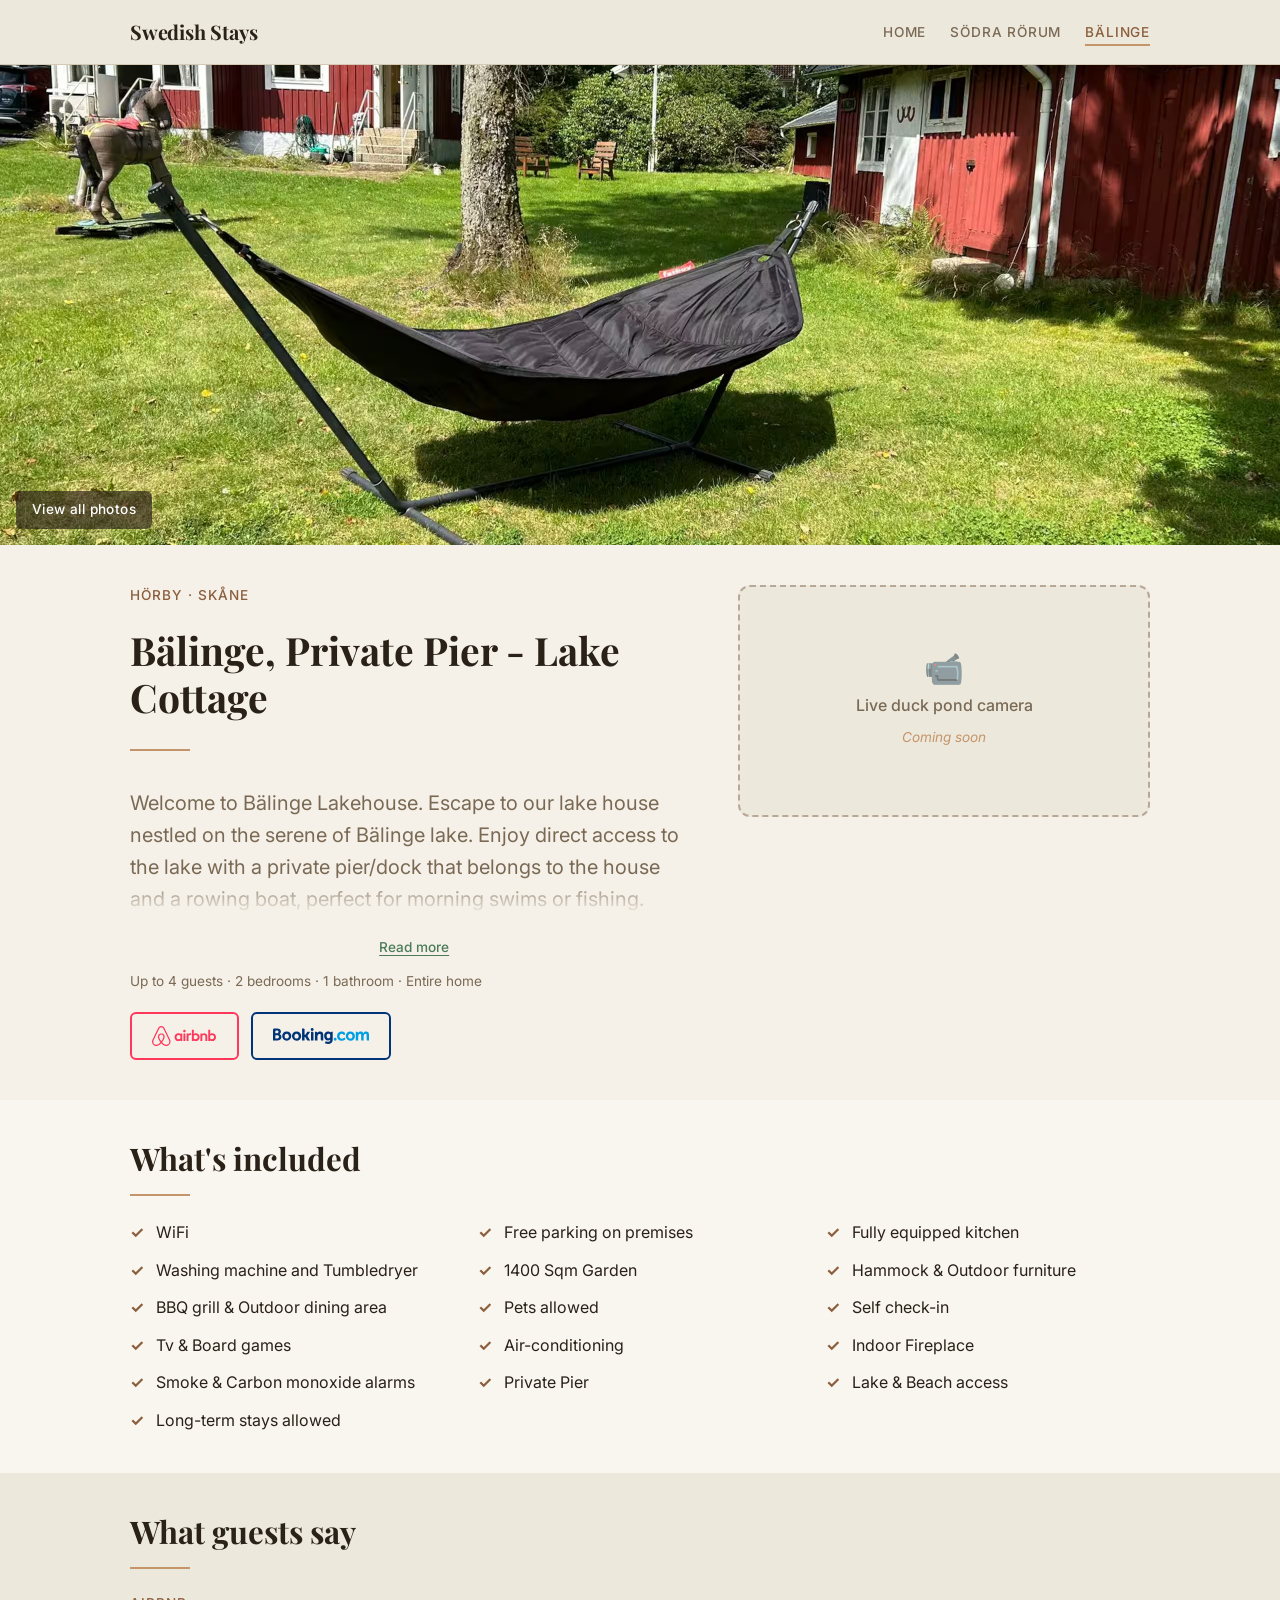
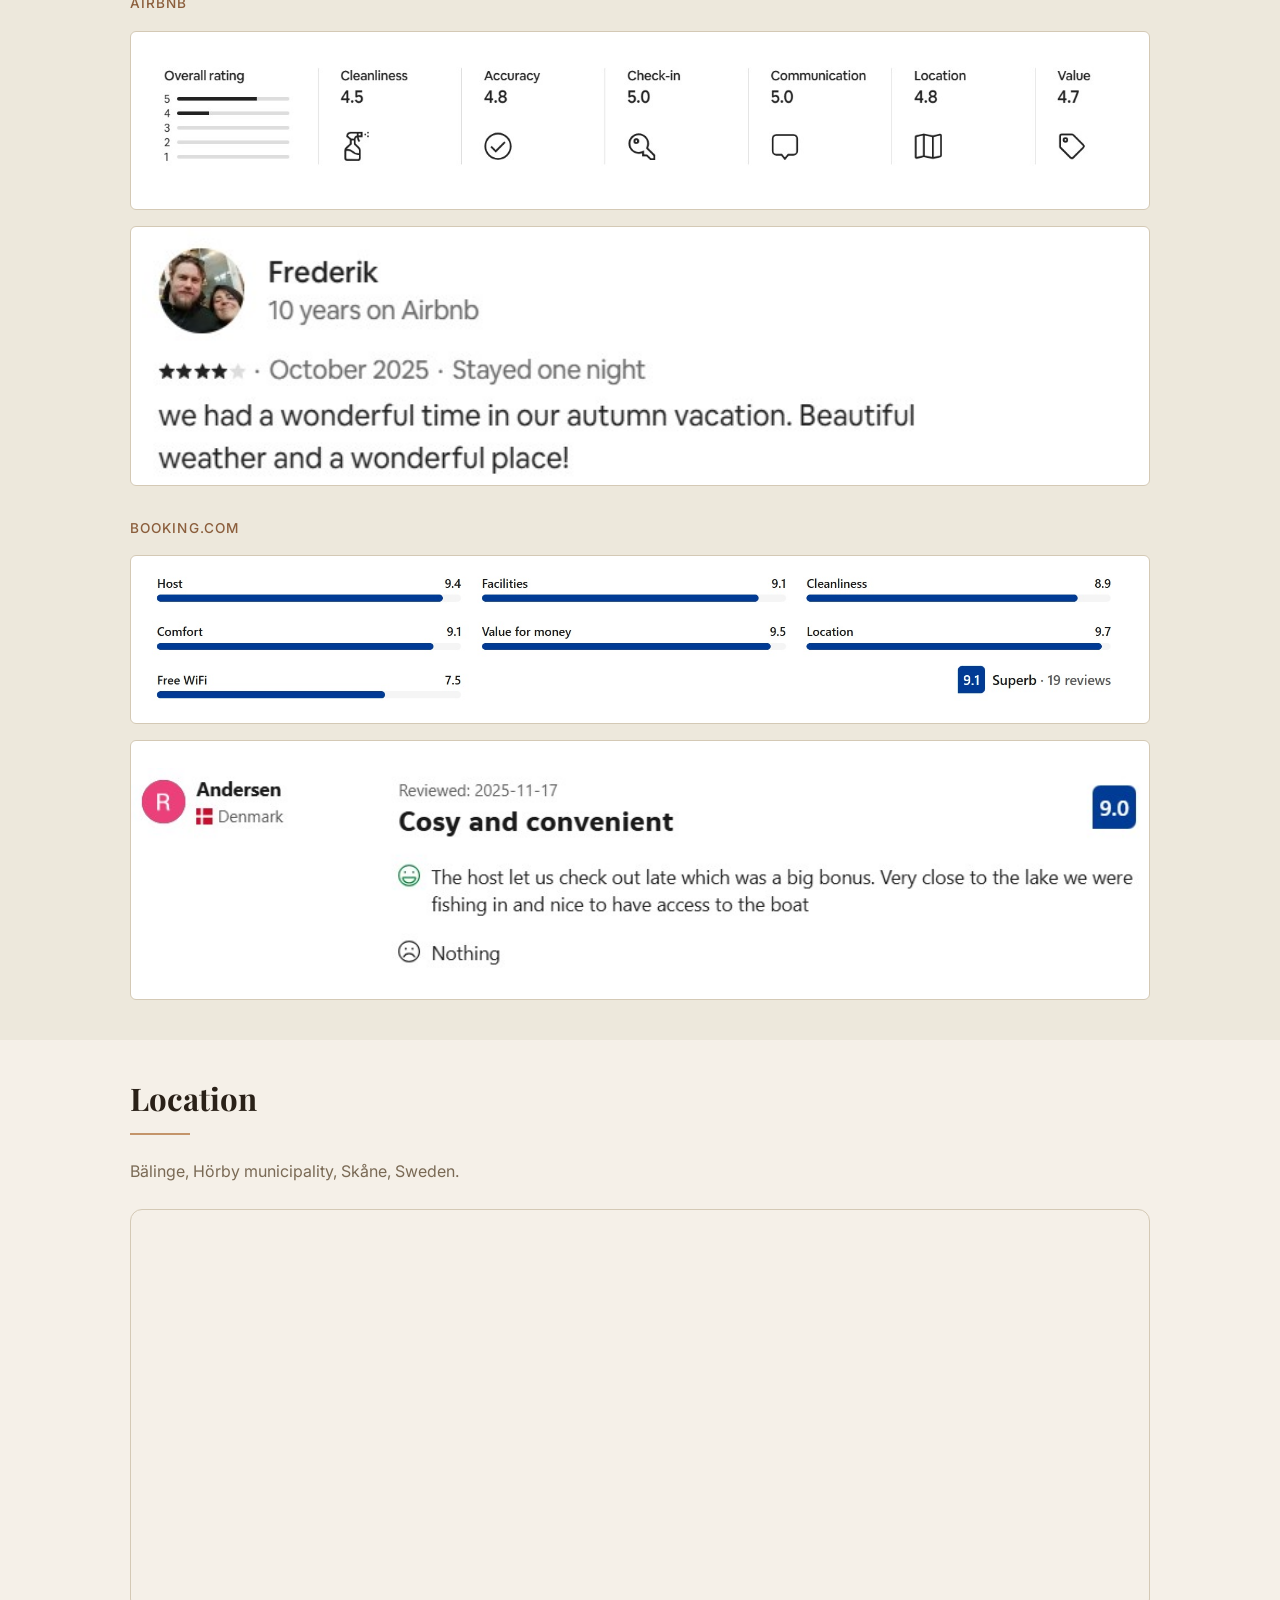
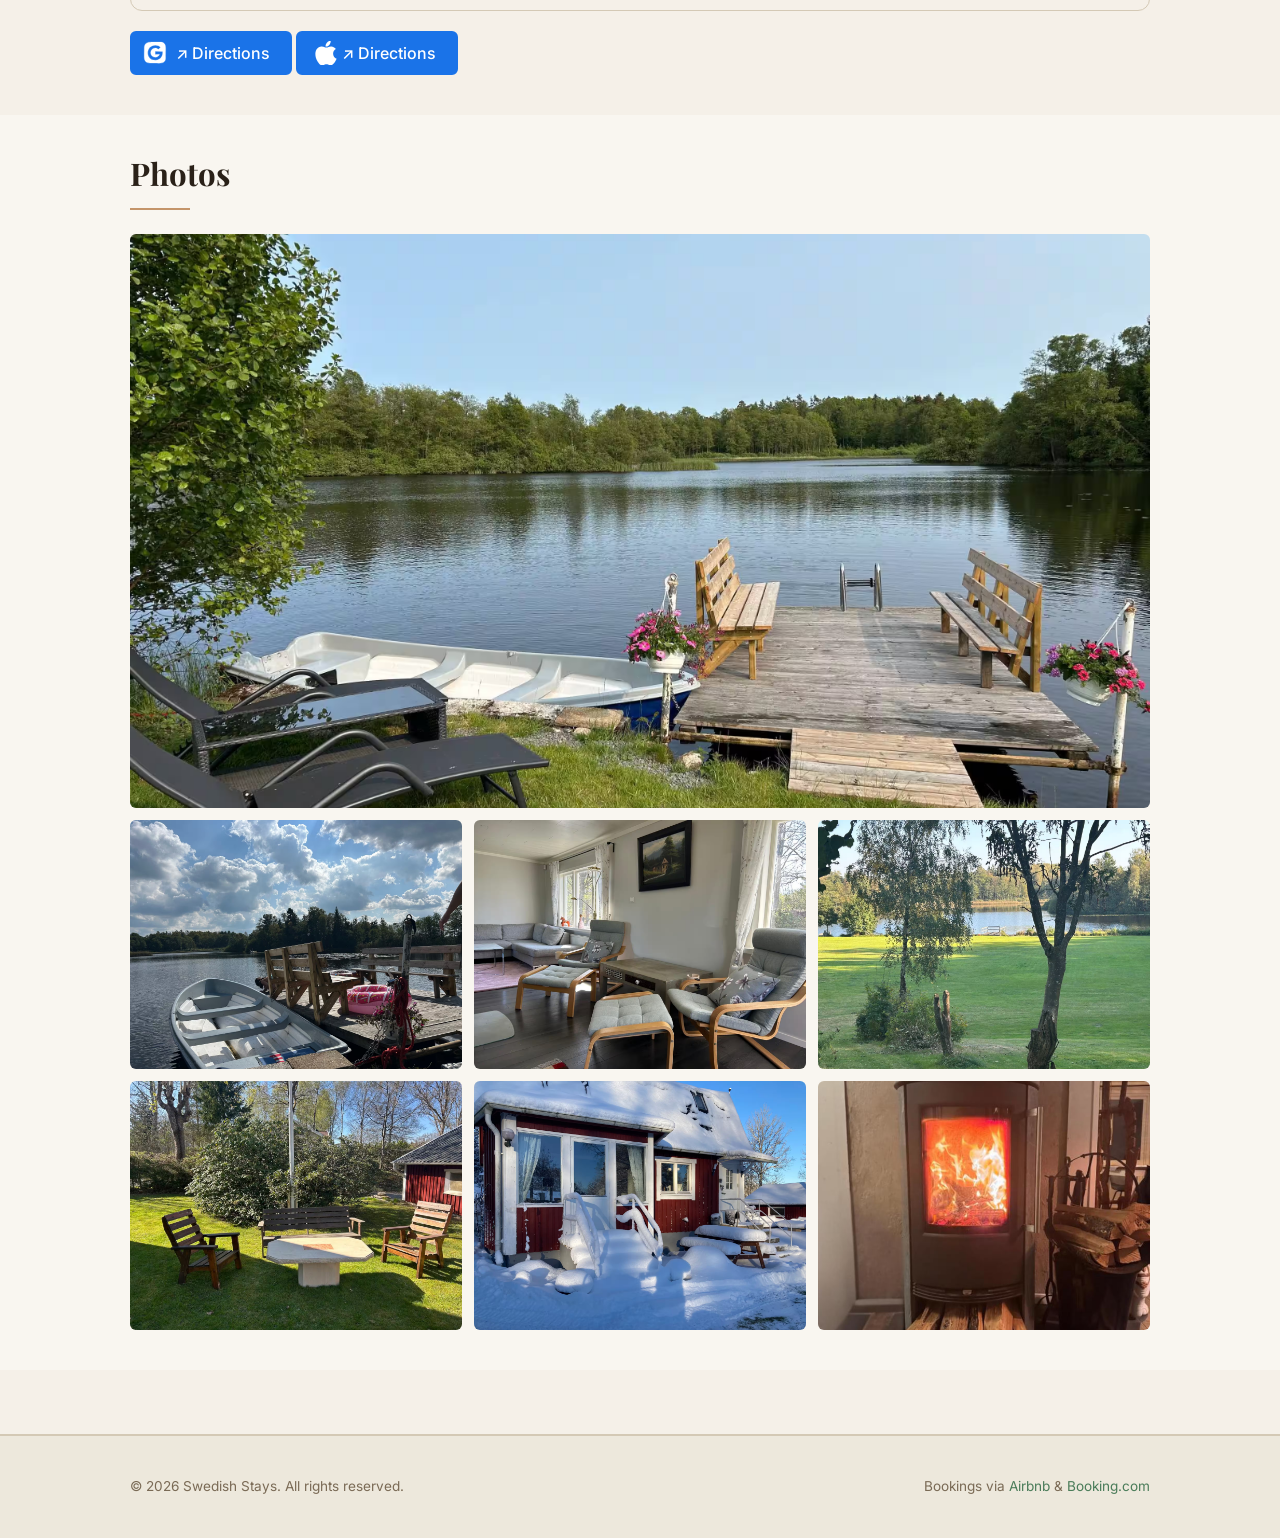
==== commit 931d610b: "Tuned Bälinge property page, tweaked button appearance and once again adjusted pointers for 'Home' -" ====
--- a/balinge/index.html
+++ b/balinge/index.html
@@ -66,12 +66,12 @@
        ============================================================ -->
   <header class="site-header">
     <div class="container">
-      <a href="/" class="site-logo">Swedish Stays</a>
+      <a href="../" class="site-logo">Swedish Stays</a>
       <!-- TODO: Replace "Swedish Stays" with the client's site name -->
 
       <nav aria-label="Main navigation">
         <ul class="nav-links">
-          <li><a href="/">Home</a></li>
+          <li><a href="../">Home</a></li>
           <li><a href="../sodra-rorum/">Södra Rörum</a></li>
           <li><a href="../balinge/" aria-current="page">Bälinge</a></li>
         </ul>
@@ -138,24 +138,37 @@
             <span class="eyebrow">Hörby · Skåne</span>
             <!-- TODO: Update location label for Bälinge page -->
 
-            <h1 id="property-title">Bälinge</h1>
+            <h1 id="property-title">Bälinge, Private Pier - Lake Cottage </h1>
             <!-- TODO: Update property name for Bälinge page -->
 
             <hr class="divider--wood">
+            <div class="read-more" data-read-more>
 
             <p class="text-lead">
               Welcome to Bälinge Lakehouse.
               Escape to our lake house nestled on the serene of Bälinge lake. 
-              Enjoy direct access to the lake with a private pier/dock belongs
+              Enjoy direct access to the lake with a private pier/dock that belongs
               to the house and a rowing boat, perfect for morning swims 
-              or fishing. Fully equipped kitchen, fast Wi-Fi, and a fireplace 
-              for cozy evenings. 1400 square meter garden, BBQ area. 
+              or fishing.
+            </p>
+            <p class="text-lead">
+              Fully equipped kitchen with a stove, oven, fridge & freezer 
+              microwave, dishwasher, coffee maker and kettle. Fast Wi-Fi, a fireplace 
+              for cozy evenings and a 1400 square meter garden, BBQ area. 
               This historical home, over 100 years old, offers a perfect blend 
               of rustic charm and modern comforts.
+            </p>
+            <p class="text-lead">
+              Söderåsens National Park is 29 km away, 
+              and Ängelholm-Helsingborg Airport is 45 km from the property. 
+              Water sports facilities are available, along with fishing,
+              walking tours, bike tours, hiking, and diving.
               
               
               
             </p>
+            </div>
+            <button class="read-more__toggle" data-read-more-toggle>Read more</button>
 
 
             <p class="intro-grid__facts">
@@ -166,24 +179,29 @@
             <!-- Booking buttons -->
             <div class="intro-grid__buttons">
               <a
-                href="https://www.airbnb.com/rooms/TODO_SODRA_RORUM_ID"
-                class="btn btn-primary"
-                target="_blank"
-                rel="noopener noreferrer"
-              >
-                Book on Airbnb
-              </a>
-              <!-- TODO: Replace TODO_SODRA_RORUM_ID with the real Airbnb listing ID -->
-
-              <a
-                href="https://www.booking.com/hotel/se/TODO_SODRA_RORUM_SLUG.html"
-                class="btn btn-secondary"
-                target="_blank"
-                rel="noopener noreferrer"
-              >
-                Book on Booking.com
-              </a>
-              <!-- TODO: Replace TODO_SODRA_RORUM_SLUG with the real Booking.com URL slug -->
+                  href="https://www.airbnb.co.uk/rooms/1323315106283045184"
+                  class="btn btn-secondary btn-secondary--airbnb"
+                  target="_blank"
+                  rel="noopener noreferrer"
+                >                
+                  <img
+                  src="../media/shared/icons/airbnb.0.svg"
+                  alt="View on Airbnb.co.uk"
+                  class="btn__icon btn__icon--airbnb"
+                  >
+                </a>
+
+                <a
+                  href="https://www.booking.com/hotel/se/lake-cottage-with-private-pier-by-the-water.en-gb.html"
+                  class="btn btn-secondary btn-secondary--booking"
+                  target="_blank"
+                  rel="noopener noreferrer"
+                >
+                  <img src="../media/shared/icons/booking.com.0.svg"
+                  alt="View on Booking.com"
+                  class="btn__icon"
+                  >
+                </a>
             </div>
 
           </div><!-- end .intro-grid__text -->
@@ -242,14 +260,23 @@
 
         <ul class="amenities-grid">
           <!-- TODO: Replace these with the actual amenities for this property -->
-          <li class="amenity-item">Free WiFi</li>
-          <li class="amenity-item">Free parking</li>
-          <li class="amenity-item">Full kitchen</li>
-          <li class="amenity-item">Washing machine</li>
-          <li class="amenity-item">Outdoor seating</li>
-          <li class="amenity-item">BBQ grill</li>
+          <li class="amenity-item">WiFi</li>
+          <li class="amenity-item">Free parking on premises</li>
+          <li class="amenity-item">Fully equipped kitchen</li>
+          <li class="amenity-item">Washing machine and Tumbledryer</li>
+          <li class="amenity-item">1400 Sqm Garden</li>
+          <li class="amenity-item">Hammock & Outdoor furniture</li>
+          <li class="amenity-item">BBQ grill & Outdoor dining area</li>
           <li class="amenity-item">Pets allowed</li>
           <li class="amenity-item">Self check-in</li>
+          <li class="amenity-item">Tv & Board games</li>
+          <li class="amenity-item">Air-conditioning</li>
+          <li class="amenity-item">Indoor Fireplace</li>
+          <li class="amenity-item">Smoke & Carbon monoxide alarms</li>
+          <li class="amenity-item">Private Pier</li>
+          <li class="amenity-item">Lake & Beach access</li>
+          <li class="amenity-item">Long-term stays allowed</li>
+          
         </ul>
 
       </div>
@@ -497,13 +524,13 @@
         <div style="margin-top: var(--space-5);">
           <a
             href="https://www.google.com/maps/place/B%C3%A4linge+326,+284+92+Perstorp/@56.2523307,13.3655008,17z/data=!4m6!3m5!1s0x46516105625f5273:0x8450819961f90cd2!8m2!3d56.2523307!4d13.3680811!16s%2Fg%2F11c4slxkd1?entry=ttu&g_ep=EgoyMDI2MDcwOC4wIKXMDSoASAFQAw%3D%3D"
-            class="btn btn-secondary"
+            class="btn btn-directions--google"
             target="_blank"
             rel="noopener noreferrer"
           >
             <img src="../media/shared/icons/googlepin-svgrepo.0.svg"
              alt="" 
-             class="btn__icon"
+             class="btn__icon btn__icon--googlemaps"
              >
           
             ↗ Directions
@@ -511,13 +538,13 @@
 
           <a
              href="https://maps.apple.com/place?address=B%C3%A4linge+326%2C+284+92+Perstorp%2C+Sweden&coordinate=56.252282%2C13.368065&name=B%C3%A4linge+326"          
-             class="btn btn-secondary"
+             class="btn btn-directions--apple
              target="_blank"
              rel="noopener noreferrer"
           > 
             <img src="../media/shared/icons/apple-svgrepo.0.svg"
              alt="" 
-             class="btn__icon"
+             class="btn__icon  btn__icon--applmaps "
              >
           
             ↗ Directions
--- a/css/style.css
+++ b/css/style.css
@@ -48,6 +48,15 @@
   --color-accent-hover: #395E44;  /* Darker green for hover states */
   --color-wood:         #8B5E3C;  /* Wood tone: card accents, borders, eyebrows */
   --color-wood-light:   #C4956A;  /* Lighter wood: decorative dividers */
+
+   /* Brand palette */
+  --color-airbnb:  #FF385C;  /* Airbnb brand pink — used only for Airbnb button */
+  --color-booking: #003479;  /* Booking.com brand blue — used only for Booking.com button */
+  --color-airbnb-tint:  rgba(255, 56, 92, 0.15);  /* Airbnb pink at 30% — hover background */
+  --color-booking-tint: rgba(0, 52, 121, 0.25);   /* Booking.com blue at 30% — hover background */
+  --color-google-maps:       #1A73E8;  /* Google Maps directions-button blue */
+  --color-apple-maps:        #1A73E8;  /* Apple system blue (using google blue for both, but here is appl hex #007AFF*/
+  --color-hover-tint-black: rgba(0, 0, 0, 0.15);  /* black at 10% — used to darken solid buttons on hover */
 
   /* Borders and dividers */
   --color-border:       #D4C9B5;  /* Warm sand: standard dividers */
@@ -378,10 +387,6 @@
 
 /* =============================================================
    7. BUTTONS & LINKS
-
-   Two button styles:
-   - .btn-primary:   Filled forest green — main CTA (View property)
-   - .btn-secondary: Wood-tone outline   — external links (Airbnb, Booking.com)
    ============================================================= */
 
 /* Shared base styles for both button variants */
@@ -436,6 +441,40 @@
   color: #FFFFFF;
 }
 
+.btn-secondary--airbnb {
+  color: var(--color-airbnb);
+  border-color: var(--color-airbnb);
+}
+.btn-secondary--airbnb:hover {
+  background-color: var(--color-airbnb-tint);
+}
+
+.btn-secondary--booking {
+  color: var(--color-booking);
+  border-color: var(--color-booking);
+}
+.btn-secondary--booking:hover {
+  background-color: var(--color-booking-tint);
+}
+
+.btn-directions--google {
+  background-color: var(--color-google-maps);
+  border-color: var(--color-google-maps);
+  color: #FFFFFF;
+}
+.btn-directions--google:hover {
+  background-image: linear-gradient(var(--color-hover-tint-black), var(--color-hover-tint-black));
+}
+
+.btn-directions--apple {
+  background-color: var(--color-apple-maps);
+  border-color: var(--color-apple-maps);
+  color: #FFFFFF;
+}
+.btn-directions--apple:hover {
+  background-image: linear-gradient(var(--color-hover-tint-black), var(--color-hover-tint-black));
+}
+
 /* Small button variant — used in compact contexts */
 .btn--sm {
   font-size: var(--text-sm);
@@ -456,6 +495,17 @@
    same font-relative height. Bump it up slightly to match. */
 .btn__icon--airbnb {
   height: 1.26em; /* tweak this number until it visually matches Booking.com */
+}
+
+/* This Google Maps pin SVG has more empty space baked into its
+   viewBox than the other icons, so it renders visually smaller
+   at the same font-relative height. Bump it up to match. */
+.btn__icon--googlemaps {
+  transform: scale(3.0) translateY(-1px);
+}
+
+.btn__icon--applmaps {
+  transform: scale(1.550);
 }
 
 /* Inline text link */
@@ -1091,4 +1141,69 @@
 
 /* =============================================================
    END OF INTRO GRID AND YOUTUBE PLACEHOLDER
-   ============================================================= */+   ============================================================= */
+
+   /* =============================================================
+   READ MORE — collapsible text block
+
+   Wrap any block of text like this:
+
+     <div class="read-more" data-read-more>
+       <p class="text-lead">...</p>
+     </div>
+     <button class="read-more__toggle" data-read-more-toggle>Read more</button>
+
+   gallery.js handles the expand/collapse behavior automatically.
+   If the text is already short enough to fit, the button hides itself.
+   ============================================================= */
+
+.read-more {
+  position: relative;
+  overflow: hidden;
+  max-height: 8em; /* roughly 4-5 lines at this font size — adjust to taste */
+  transition: max-height 0.4s ease;
+}
+
+.read-more.is-expanded {
+  max-height: 2000px; /* effectively "no limit" once expanded */
+}
+
+/* Soft fade at the bottom while collapsed, hinting there's more text */
+.read-more::after {
+  content: "";
+  position: absolute;
+  bottom: 0;
+  left: 0;
+  right: 0;
+  height: 2.5em;
+  background: linear-gradient(to bottom, rgba(245, 240, 232, 0), var(--color-bg));
+  transition: opacity 0.3s ease;
+}
+
+.read-more.is-expanded::after {
+  opacity: 0;
+  pointer-events: none;
+}
+
+.read-more__toggle {
+  display: inline-block;
+  margin-top: var(--space-3);
+  background: none;
+  border: none;
+  padding: 0;
+  font-family: var(--font-body);
+  font-size: var(--text-sm);
+  font-weight: var(--weight-medium);
+  color: var(--color-accent);
+  cursor: pointer;
+  text-decoration: underline;
+  text-underline-offset: 3px;
+}
+
+.read-more__toggle:hover {
+  color: var(--color-accent-hover);
+}
+
+/* =============================================================
+   END OF READ MORE TOGGLE BUTTON
+   ============================================================= */
--- a/css/gallery.css
+++ b/css/gallery.css
@@ -316,8 +316,8 @@
 .review-slide {
   position: absolute;
   inset: 0;
-  transform: translateX(100%);   /* parked off-screen to the right by default */
-  transition: transform 1.2s ease-in-out;
+  transform: translateX(100%);   /* every slide starts parked off-screen right */
+  transition: transform 1.0s ease-in-out;
   border-radius: var(--border-radius);
   display: flex;
   align-items: center;
@@ -326,7 +326,7 @@
 }
 
 .review-slide.is-active {
-  transform: translateX(0);   /* slid fully into view */
+  transform: translateX(0);   /* only the currently-shown slide sits centered */
 }
 
 /* REVIEW SLIDE IMAGE GOES HERE —
